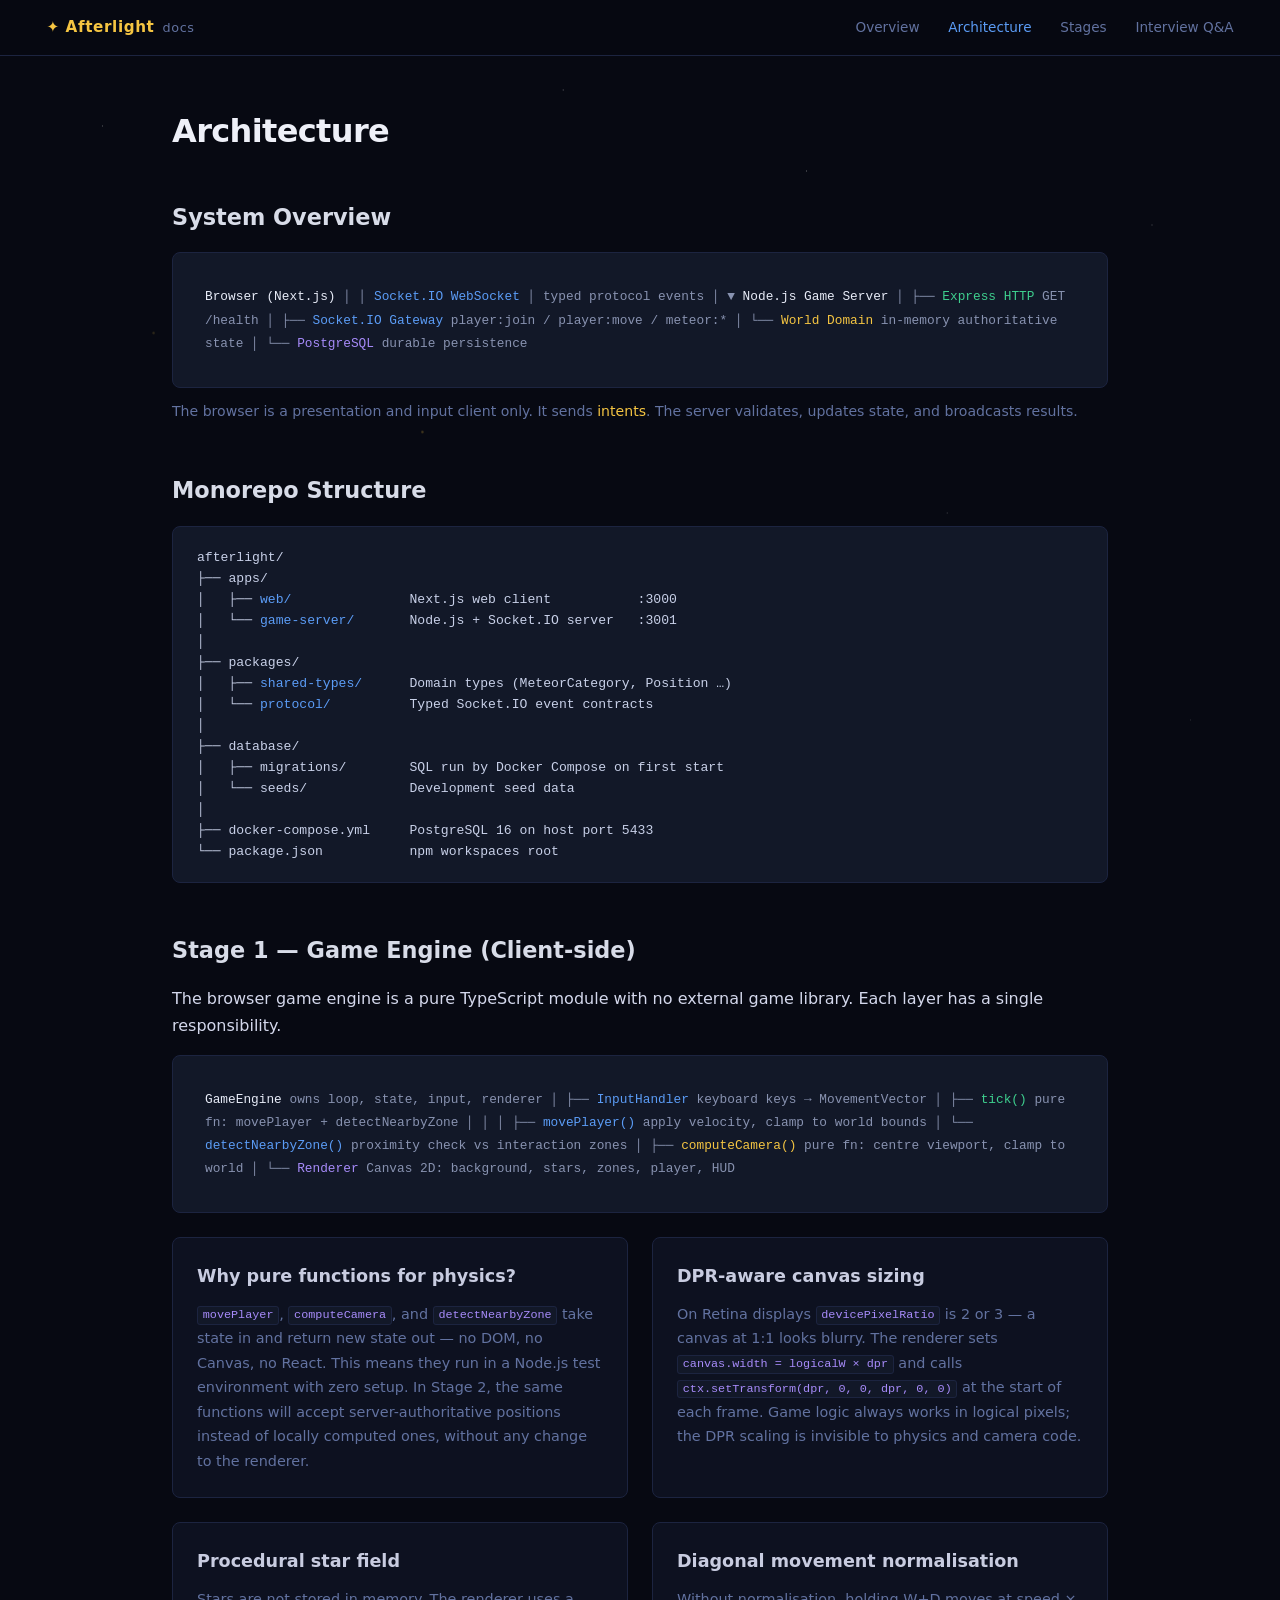
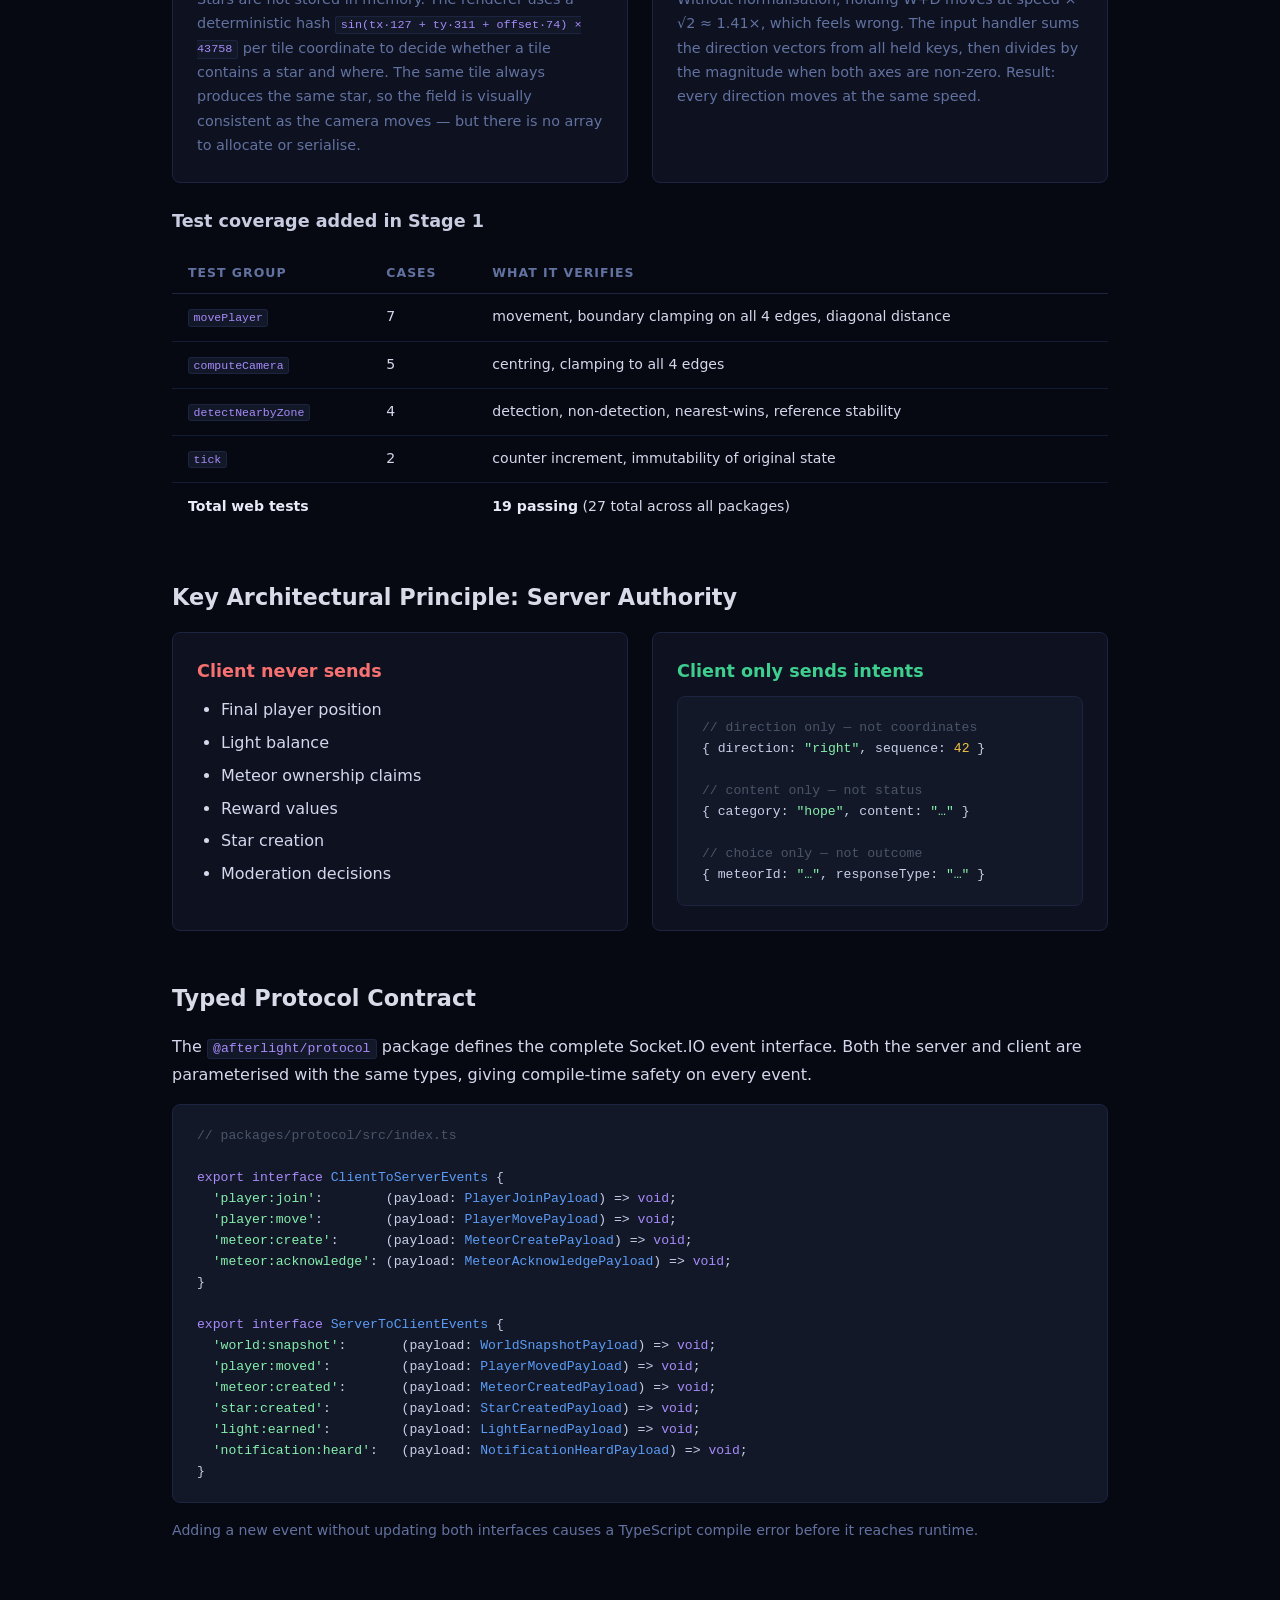
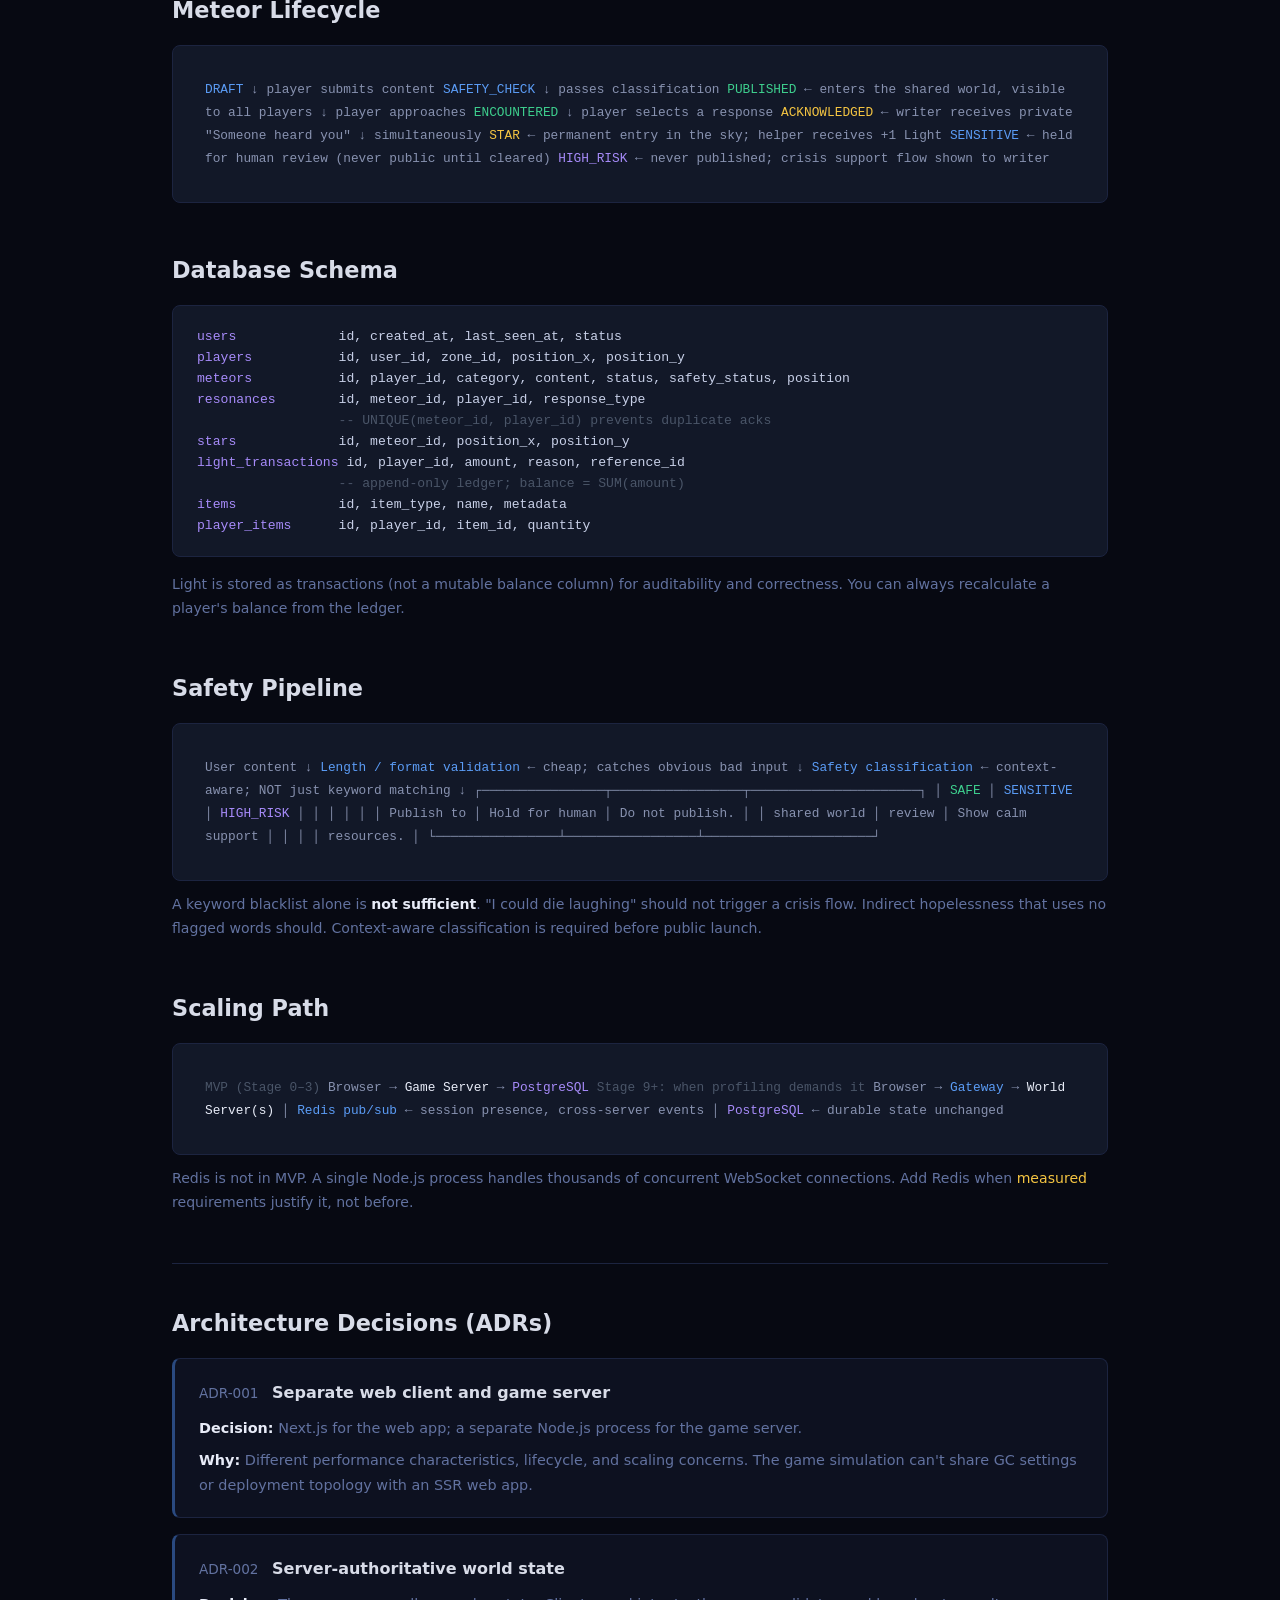
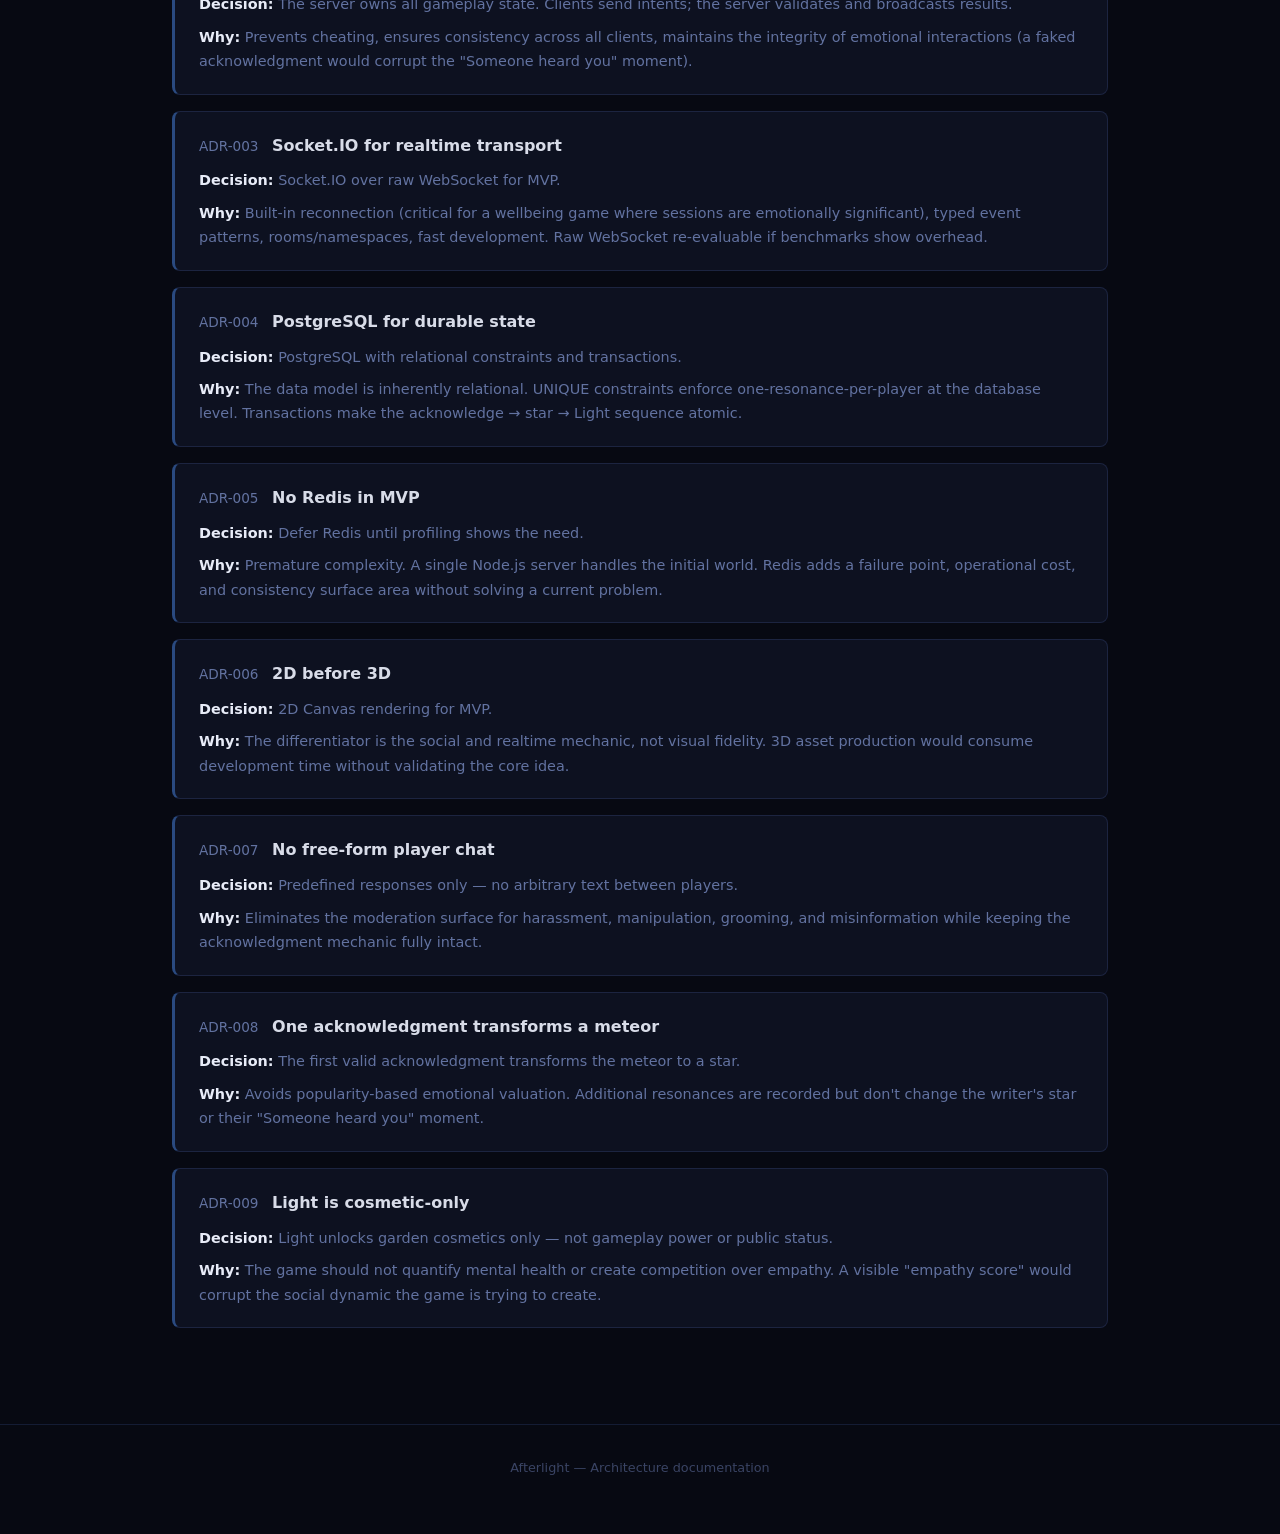
==== architecture.html @ d6224645 "docs: Afterlight documentation site — Stages 0-2 Covers architecture, development stages (0-2 comple" ====
<!DOCTYPE html>
<html lang="en">
<head>
  <meta charset="UTF-8">
  <meta name="viewport" content="width=device-width, initial-scale=1.0">
  <title>Afterlight — Architecture</title>
  <link rel="stylesheet" href="style.css">
</head>
<body>
<nav>
  <a href="index.html" class="nav-brand">✦ Afterlight <span>docs</span></a>
  <a href="index.html">Overview</a>
  <a href="architecture.html" class="active">Architecture</a>
  <a href="stages.html">Stages</a>
  <a href="interview.html">Interview Q&amp;A</a>
</nav>

<div class="page">
<div class="container">

  <h1>Architecture</h1>

  <div class="section">
    <h2>System Overview</h2>
    <div class="arch-diagram">
<span class="hl">Browser (Next.js)</span>
      │
      │  <span class="acc">Socket.IO WebSocket</span>
      │  typed protocol events
      │
      ▼
<span class="hl">Node.js Game Server</span>
      │
      ├── <span class="grn">Express HTTP</span>        GET /health
      │
      ├── <span class="acc">Socket.IO Gateway</span>   player:join / player:move / meteor:*
      │
      └── <span class="gld">World Domain</span>        in-memory authoritative state
                │
                └── <span class="pur">PostgreSQL</span>          durable persistence
    </div>
    <p style="color:var(--text-muted);font-size:.88rem;margin-top:.75rem;">
      The browser is a presentation and input client only. It sends <em>intents</em>. The server validates, updates state, and broadcasts results.
    </p>
  </div>

  <div class="section">
    <h2>Monorepo Structure</h2>
    <pre><code>afterlight/
├── apps/
│   ├── <span class="nb">web/</span>               Next.js web client           :3000
│   └── <span class="nb">game-server/</span>       Node.js + Socket.IO server   :3001
│
├── packages/
│   ├── <span class="nb">shared-types/</span>      Domain types (MeteorCategory, Position …)
│   └── <span class="nb">protocol/</span>          Typed Socket.IO event contracts
│
├── database/
│   ├── migrations/        SQL run by Docker Compose on first start
│   └── seeds/             Development seed data
│
├── docker-compose.yml     PostgreSQL 16 on host port 5433
└── package.json           npm workspaces root</code></pre>
  </div>

  <div class="section">
    <h2>Stage 1 — Game Engine (Client-side)</h2>
    <p>The browser game engine is a pure TypeScript module with no external game library. Each layer has a single responsibility.</p>
    <div class="arch-diagram">
<span class="hl">GameEngine</span>               owns loop, state, input, renderer
     │
     ├── <span class="acc">InputHandler</span>          keyboard keys → MovementVector
     │
     ├── <span class="grn">tick()</span>                pure fn: movePlayer + detectNearbyZone
     │     │
     │     ├── <span class="nb">movePlayer()</span>       apply velocity, clamp to world bounds
     │     └── <span class="nb">detectNearbyZone()</span> proximity check vs interaction zones
     │
     ├── <span class="gld">computeCamera()</span>        pure fn: centre viewport, clamp to world
     │
     └── <span class="pur">Renderer</span>              Canvas 2D: background, stars, zones, player, HUD
    </div>
    <div class="two-col" style="margin-top:1.5rem">
      <div class="card">
        <h3>Why pure functions for physics?</h3>
        <p style="font-size:.9rem;color:var(--text-muted)">
          <code>movePlayer</code>, <code>computeCamera</code>, and <code>detectNearbyZone</code> take state in and return new state out — no DOM, no Canvas, no React. This means they run in a Node.js test environment with zero setup. In Stage 2, the same functions will accept server-authoritative positions instead of locally computed ones, without any change to the renderer.
        </p>
      </div>
      <div class="card">
        <h3>DPR-aware canvas sizing</h3>
        <p style="font-size:.9rem;color:var(--text-muted)">
          On Retina displays <code>devicePixelRatio</code> is 2 or 3 — a canvas at 1:1 looks blurry. The renderer sets <code>canvas.width = logicalW × dpr</code> and calls <code>ctx.setTransform(dpr, 0, 0, dpr, 0, 0)</code> at the start of each frame. Game logic always works in logical pixels; the DPR scaling is invisible to physics and camera code.
        </p>
      </div>
      <div class="card">
        <h3>Procedural star field</h3>
        <p style="font-size:.9rem;color:var(--text-muted)">
          Stars are not stored in memory. The renderer uses a deterministic hash <code>sin(tx·127 + ty·311 + offset·74) × 43758</code> per tile coordinate to decide whether a tile contains a star and where. The same tile always produces the same star, so the field is visually consistent as the camera moves — but there is no array to allocate or serialise.
        </p>
      </div>
      <div class="card">
        <h3>Diagonal movement normalisation</h3>
        <p style="font-size:.9rem;color:var(--text-muted)">
          Without normalisation, holding W+D moves at speed × √2 ≈ 1.41×, which feels wrong. The input handler sums the direction vectors from all held keys, then divides by the magnitude when both axes are non-zero. Result: every direction moves at the same speed.
        </p>
      </div>
    </div>
    <h3 style="margin-top:1.5rem">Test coverage added in Stage 1</h3>
    <table>
      <thead><tr><th>Test group</th><th>Cases</th><th>What it verifies</th></tr></thead>
      <tbody>
        <tr><td><code>movePlayer</code></td><td>7</td><td>movement, boundary clamping on all 4 edges, diagonal distance</td></tr>
        <tr><td><code>computeCamera</code></td><td>5</td><td>centring, clamping to all 4 edges</td></tr>
        <tr><td><code>detectNearbyZone</code></td><td>4</td><td>detection, non-detection, nearest-wins, reference stability</td></tr>
        <tr><td><code>tick</code></td><td>2</td><td>counter increment, immutability of original state</td></tr>
        <tr><td colspan="2"><strong>Total web tests</strong></td><td><strong>19 passing</strong> (27 total across all packages)</td></tr>
      </tbody>
    </table>
  </div>

  <div class="section">
    <h2>Key Architectural Principle: Server Authority</h2>
    <div class="two-col">
      <div class="card">
        <h3 style="color:var(--red)">Client never sends</h3>
        <ul>
          <li>Final player position</li>
          <li>Light balance</li>
          <li>Meteor ownership claims</li>
          <li>Reward values</li>
          <li>Star creation</li>
          <li>Moderation decisions</li>
        </ul>
      </div>
      <div class="card">
        <h3 style="color:var(--green)">Client only sends intents</h3>
        <pre style="margin:0"><code><span class="cm">// direction only — not coordinates</span>
{ direction: <span class="st">"right"</span>, sequence: <span class="nu">42</span> }

<span class="cm">// content only — not status</span>
{ category: <span class="st">"hope"</span>, content: <span class="st">"…"</span> }

<span class="cm">// choice only — not outcome</span>
{ meteorId: <span class="st">"…"</span>, responseType: <span class="st">"…"</span> }</code></pre>
      </div>
    </div>
  </div>

  <div class="section">
    <h2>Typed Protocol Contract</h2>
    <p>The <code>@afterlight/protocol</code> package defines the complete Socket.IO event interface. Both the server and client are parameterised with the same types, giving compile-time safety on every event.</p>
    <pre><code><span class="cm">// packages/protocol/src/index.ts</span>

<span class="kw">export interface</span> <span class="nb">ClientToServerEvents</span> {
  <span class="st">'player:join'</span>:        (payload: <span class="nb">PlayerJoinPayload</span>) =&gt; <span class="kw">void</span>;
  <span class="st">'player:move'</span>:        (payload: <span class="nb">PlayerMovePayload</span>) =&gt; <span class="kw">void</span>;
  <span class="st">'meteor:create'</span>:      (payload: <span class="nb">MeteorCreatePayload</span>) =&gt; <span class="kw">void</span>;
  <span class="st">'meteor:acknowledge'</span>: (payload: <span class="nb">MeteorAcknowledgePayload</span>) =&gt; <span class="kw">void</span>;
}

<span class="kw">export interface</span> <span class="nb">ServerToClientEvents</span> {
  <span class="st">'world:snapshot'</span>:       (payload: <span class="nb">WorldSnapshotPayload</span>) =&gt; <span class="kw">void</span>;
  <span class="st">'player:moved'</span>:         (payload: <span class="nb">PlayerMovedPayload</span>) =&gt; <span class="kw">void</span>;
  <span class="st">'meteor:created'</span>:       (payload: <span class="nb">MeteorCreatedPayload</span>) =&gt; <span class="kw">void</span>;
  <span class="st">'star:created'</span>:         (payload: <span class="nb">StarCreatedPayload</span>) =&gt; <span class="kw">void</span>;
  <span class="st">'light:earned'</span>:         (payload: <span class="nb">LightEarnedPayload</span>) =&gt; <span class="kw">void</span>;
  <span class="st">'notification:heard'</span>:   (payload: <span class="nb">NotificationHeardPayload</span>) =&gt; <span class="kw">void</span>;
}</code></pre>
    <p style="font-size:.88rem;color:var(--text-muted)">
      Adding a new event without updating both interfaces causes a TypeScript compile error before it reaches runtime.
    </p>
  </div>

  <div class="section">
    <h2>Meteor Lifecycle</h2>
    <div class="arch-diagram">
<span class="nb">DRAFT</span>
  ↓  player submits content
<span class="nb">SAFETY_CHECK</span>
  ↓  passes classification
<span class="grn">PUBLISHED</span>       ← enters the shared world, visible to all players
  ↓  player approaches
<span class="grn">ENCOUNTERED</span>
  ↓  player selects a response
<span class="gld">ACKNOWLEDGED</span>    ← writer receives private "Someone heard you"
  ↓  simultaneously
<span class="gld">STAR</span>            ← permanent entry in the sky; helper receives +1 Light

<span class="acc">SENSITIVE</span>       ← held for human review (never public until cleared)
<span class="pur">HIGH_RISK</span>       ← never published; crisis support flow shown to writer
    </div>
  </div>

  <div class="section">
    <h2>Database Schema</h2>
    <pre><code><span class="kw">users</span>             id, created_at, last_seen_at, status
<span class="kw">players</span>           id, user_id, zone_id, position_x, position_y
<span class="kw">meteors</span>           id, player_id, category, content, status, safety_status, position
<span class="kw">resonances</span>        id, meteor_id, player_id, response_type
                  <span class="cm">-- UNIQUE(meteor_id, player_id) prevents duplicate acks</span>
<span class="kw">stars</span>             id, meteor_id, position_x, position_y
<span class="kw">light_transactions</span> id, player_id, amount, reason, reference_id
                  <span class="cm">-- append-only ledger; balance = SUM(amount)</span>
<span class="kw">items</span>             id, item_type, name, metadata
<span class="kw">player_items</span>      id, player_id, item_id, quantity</code></pre>
    <p style="font-size:.88rem;color:var(--text-muted)">
      Light is stored as transactions (not a mutable balance column) for auditability and correctness. You can always recalculate a player's balance from the ledger.
    </p>
  </div>

  <div class="section">
    <h2>Safety Pipeline</h2>
    <div class="arch-diagram">
User content
    ↓
<span class="nb">Length / format validation</span>    ← cheap; catches obvious bad input
    ↓
<span class="nb">Safety classification</span>         ← context-aware; NOT just keyword matching
    ↓
┌────────────────┬─────────────────┬──────────────────────┐
│ <span class="grn">SAFE</span>           │ <span class="acc">SENSITIVE</span>       │ <span class="pur">HIGH_RISK</span>            │
│                │                 │                      │
│ Publish to     │ Hold for human  │ Do not publish.      │
│ shared world   │ review          │ Show calm support    │
│                │                 │ resources.           │
└────────────────┴─────────────────┴──────────────────────┘
    </div>
    <p style="font-size:.88rem;color:var(--text-muted);margin-top:.75rem;">
      A keyword blacklist alone is <strong>not sufficient</strong>. "I could die laughing" should not trigger a crisis flow. Indirect hopelessness that uses no flagged words should. Context-aware classification is required before public launch.
    </p>
  </div>

  <div class="section">
    <h2>Scaling Path</h2>
    <div class="arch-diagram">
<span class="cm">MVP (Stage 0–3)</span>
Browser → <span class="hl">Game Server</span> → <span class="pur">PostgreSQL</span>

<span class="cm">Stage 9+: when profiling demands it</span>
Browser → <span class="nb">Gateway</span> → <span class="hl">World Server(s)</span>
                           │
                      <span class="acc">Redis pub/sub</span>     ← session presence, cross-server events
                           │
                      <span class="pur">PostgreSQL</span>        ← durable state unchanged
    </div>
    <p style="font-size:.88rem;color:var(--text-muted);margin-top:.75rem;">
      Redis is not in MVP. A single Node.js process handles thousands of concurrent WebSocket connections. Add Redis when <em>measured</em> requirements justify it, not before.
    </p>
  </div>

  <hr>

  <h2>Architecture Decisions (ADRs)</h2>
  <div class="adr-list">

    <div class="adr-card">
      <h3><span>ADR-001</span> Separate web client and game server</h3>
      <p><strong>Decision:</strong> Next.js for the web app; a separate Node.js process for the game server.</p>
      <p><strong>Why:</strong> Different performance characteristics, lifecycle, and scaling concerns. The game simulation can't share GC settings or deployment topology with an SSR web app.</p>
    </div>

    <div class="adr-card">
      <h3><span>ADR-002</span> Server-authoritative world state</h3>
      <p><strong>Decision:</strong> The server owns all gameplay state. Clients send intents; the server validates and broadcasts results.</p>
      <p><strong>Why:</strong> Prevents cheating, ensures consistency across all clients, maintains the integrity of emotional interactions (a faked acknowledgment would corrupt the "Someone heard you" moment).</p>
    </div>

    <div class="adr-card">
      <h3><span>ADR-003</span> Socket.IO for realtime transport</h3>
      <p><strong>Decision:</strong> Socket.IO over raw WebSocket for MVP.</p>
      <p><strong>Why:</strong> Built-in reconnection (critical for a wellbeing game where sessions are emotionally significant), typed event patterns, rooms/namespaces, fast development. Raw WebSocket re-evaluable if benchmarks show overhead.</p>
    </div>

    <div class="adr-card">
      <h3><span>ADR-004</span> PostgreSQL for durable state</h3>
      <p><strong>Decision:</strong> PostgreSQL with relational constraints and transactions.</p>
      <p><strong>Why:</strong> The data model is inherently relational. UNIQUE constraints enforce one-resonance-per-player at the database level. Transactions make the acknowledge → star → Light sequence atomic.</p>
    </div>

    <div class="adr-card">
      <h3><span>ADR-005</span> No Redis in MVP</h3>
      <p><strong>Decision:</strong> Defer Redis until profiling shows the need.</p>
      <p><strong>Why:</strong> Premature complexity. A single Node.js server handles the initial world. Redis adds a failure point, operational cost, and consistency surface area without solving a current problem.</p>
    </div>

    <div class="adr-card">
      <h3><span>ADR-006</span> 2D before 3D</h3>
      <p><strong>Decision:</strong> 2D Canvas rendering for MVP.</p>
      <p><strong>Why:</strong> The differentiator is the social and realtime mechanic, not visual fidelity. 3D asset production would consume development time without validating the core idea.</p>
    </div>

    <div class="adr-card">
      <h3><span>ADR-007</span> No free-form player chat</h3>
      <p><strong>Decision:</strong> Predefined responses only — no arbitrary text between players.</p>
      <p><strong>Why:</strong> Eliminates the moderation surface for harassment, manipulation, grooming, and misinformation while keeping the acknowledgment mechanic fully intact.</p>
    </div>

    <div class="adr-card">
      <h3><span>ADR-008</span> One acknowledgment transforms a meteor</h3>
      <p><strong>Decision:</strong> The first valid acknowledgment transforms the meteor to a star.</p>
      <p><strong>Why:</strong> Avoids popularity-based emotional valuation. Additional resonances are recorded but don't change the writer's star or their "Someone heard you" moment.</p>
    </div>

    <div class="adr-card">
      <h3><span>ADR-009</span> Light is cosmetic-only</h3>
      <p><strong>Decision:</strong> Light unlocks garden cosmetics only — not gameplay power or public status.</p>
      <p><strong>Why:</strong> The game should not quantify mental health or create competition over empathy. A visible "empathy score" would corrupt the social dynamic the game is trying to create.</p>
    </div>

  </div>

</div>
</div>

<footer>
  Afterlight &mdash; Architecture documentation
</footer>
</body>
</html>
---- style.css ----
/* ── Afterlight Docs Design System ───────────────────────────────────────── */

:root {
  --bg:           #07091200;
  --bg-page:      #070912;
  --bg-surface:   #0d1120;
  --bg-elevated:  #121828;
  --border:       #1c2440;
  --border-soft:  #141c34;

  --text:         #d4d8ec;
  --text-muted:   #6272a0;
  --text-faint:   #3a4464;

  --gold:         #f5c542;
  --gold-dim:     #a07c20;
  --blue:         #5b9cf6;
  --blue-dim:     #2a4a80;
  --green:        #3ecf8e;
  --green-dim:    #1a5c40;
  --orange:       #f59e0b;
  --orange-dim:   #6b4205;
  --purple:       #a78bfa;
  --red:          #f87171;

  --radius:       8px;
  --radius-sm:    4px;
  --shadow:       0 2px 16px rgba(0,0,0,0.4);
  --font-mono:    'SF Mono','Cascadia Code','Fira Mono',Consolas,monospace;
}

*, *::before, *::after { box-sizing: border-box; margin: 0; padding: 0; }

html { font-size: 16px; scroll-behavior: smooth; }

body {
  font-family: -apple-system, BlinkMacSystemFont, 'Segoe UI', system-ui, sans-serif;
  background-color: var(--bg-page);
  color: var(--text);
  line-height: 1.7;
  min-height: 100vh;
}

/* starfield */
body::before {
  content: '';
  position: fixed;
  inset: 0;
  background-image:
    radial-gradient(1px 1px at 8%   14%, rgba(255,255,255,.35) 0%, transparent 100%),
    radial-gradient(1px 1px at 22%  73%, rgba(255,255,255,.20) 0%, transparent 100%),
    radial-gradient(1px 1px at 37%  32%, rgba(255,255,255,.30) 0%, transparent 100%),
    radial-gradient(1px 1px at 51%  88%, rgba(255,255,255,.18) 0%, transparent 100%),
    radial-gradient(1px 1px at 63%  19%, rgba(255,255,255,.40) 0%, transparent 100%),
    radial-gradient(1px 1px at 74%  57%, rgba(255,255,255,.22) 0%, transparent 100%),
    radial-gradient(1px 1px at 86%  41%, rgba(255,255,255,.28) 0%, transparent 100%),
    radial-gradient(1px 1px at 93%  80%, rgba(255,255,255,.15) 0%, transparent 100%),
    radial-gradient(1px 1px at 15%  55%, rgba(255,255,255,.25) 0%, transparent 100%),
    radial-gradient(1px 1px at 44%  10%, rgba(255,255,255,.33) 0%, transparent 100%),
    radial-gradient(1px 1px at 78%   4%, rgba(255,255,255,.20) 0%, transparent 100%),
    radial-gradient(1px 1px at 56%  67%, rgba(255,255,255,.38) 0%, transparent 100%),
    radial-gradient(1px 1px at 28%  91%, rgba(255,255,255,.17) 0%, transparent 100%),
    radial-gradient(1px 1px at 90%  25%, rgba(255,255,255,.26) 0%, transparent 100%),
    radial-gradient(2px 2px at 33%  48%, rgba(245,197,66,.30) 0%, transparent 100%),
    radial-gradient(2px 2px at 67%  85%, rgba(91,156,246,.25) 0%, transparent 100%),
    radial-gradient(2px 2px at 12%  37%, rgba(245,197,66,.20) 0%, transparent 100%);
  pointer-events: none;
  z-index: 0;
}

/* ── Navigation ─────────────────────────────────────────────────────────── */

nav {
  position: sticky;
  top: 0;
  z-index: 100;
  background: rgba(7,9,18,.92);
  backdrop-filter: blur(12px);
  border-bottom: 1px solid var(--border);
  padding: 0 2rem;
  display: flex;
  align-items: center;
  gap: 0;
  height: 56px;
}

.nav-brand {
  font-size: .95rem;
  font-weight: 700;
  color: var(--gold);
  text-decoration: none;
  letter-spacing: .04em;
  margin-right: auto;
  display: flex;
  align-items: center;
  gap: .5rem;
}

.nav-brand span { color: var(--text-muted); font-weight: 400; font-size: .8rem; }

nav a {
  color: var(--text-muted);
  text-decoration: none;
  font-size: .85rem;
  padding: .4rem .9rem;
  border-radius: var(--radius-sm);
  transition: color .15s, background .15s;
}
nav a:hover { color: var(--text); background: var(--bg-elevated); }
nav a.active { color: var(--blue); }

/* ── Layout ─────────────────────────────────────────────────────────────── */

.page { position: relative; z-index: 1; }

.container {
  max-width: 1000px;
  margin: 0 auto;
  padding: 3rem 2rem 6rem;
}

.container-wide {
  max-width: 1200px;
  margin: 0 auto;
  padding: 3rem 2rem 6rem;
}

.two-col {
  display: grid;
  grid-template-columns: 1fr 1fr;
  gap: 1.5rem;
}

.three-col {
  display: grid;
  grid-template-columns: repeat(3, 1fr);
  gap: 1.5rem;
}

@media (max-width: 720px) {
  .two-col, .three-col { grid-template-columns: 1fr; }
  nav { padding: 0 1rem; }
  .container, .container-wide { padding: 2rem 1.2rem 4rem; }
}

/* ── Typography ─────────────────────────────────────────────────────────── */

.hero {
  text-align: center;
  padding: 4rem 0 3rem;
  border-bottom: 1px solid var(--border-soft);
  margin-bottom: 3rem;
}

.hero-tag {
  display: inline-block;
  font-size: .75rem;
  font-weight: 600;
  letter-spacing: .12em;
  text-transform: uppercase;
  color: var(--gold);
  background: rgba(245,197,66,.08);
  border: 1px solid rgba(245,197,66,.2);
  border-radius: 20px;
  padding: .3rem .9rem;
  margin-bottom: 1.5rem;
}

.hero h1 {
  font-size: 2.8rem;
  font-weight: 700;
  line-height: 1.2;
  color: #eef0f8;
  margin-bottom: .8rem;
  letter-spacing: -.02em;
}

.hero .subtitle {
  font-size: 1.15rem;
  color: var(--text-muted);
  max-width: 560px;
  margin: 0 auto 2rem;
  line-height: 1.6;
}

h1 { font-size: 2rem; font-weight: 700; color: #eef0f8; margin-bottom: 1.5rem; letter-spacing: -.02em; }
h2 { font-size: 1.4rem; font-weight: 600; color: #d8dce8; margin: 2.5rem 0 1rem; }
h3 { font-size: 1.1rem; font-weight: 600; color: #c8cce0; margin: 1.5rem 0 .6rem; }
h4 { font-size: .95rem; font-weight: 600; color: var(--text-muted); text-transform: uppercase; letter-spacing: .08em; margin: 1rem 0 .4rem; }

p { margin-bottom: 1rem; }
p:last-child { margin-bottom: 0; }

a { color: var(--blue); text-decoration: none; }
a:hover { text-decoration: underline; }

strong { color: #e8ecf8; font-weight: 600; }
em { color: var(--gold); font-style: normal; }

ul, ol { margin: .5rem 0 1rem 1.5rem; }
li { margin-bottom: .35rem; }

hr { border: none; border-top: 1px solid var(--border); margin: 2.5rem 0; }

/* ── Cards ──────────────────────────────────────────────────────────────── */

.card {
  background: var(--bg-surface);
  border: 1px solid var(--border);
  border-radius: var(--radius);
  padding: 1.5rem;
}

.card-header {
  display: flex;
  align-items: center;
  gap: .75rem;
  margin-bottom: 1rem;
}

.card h3 { margin-top: 0; }

.section { margin-bottom: 3rem; }

/* ── Code ───────────────────────────────────────────────────────────────── */

code {
  font-family: var(--font-mono);
  font-size: .82em;
  background: var(--bg-elevated);
  border: 1px solid var(--border);
  border-radius: 3px;
  padding: .1em .4em;
  color: var(--purple);
}

pre {
  font-family: var(--font-mono);
  font-size: .82rem;
  background: var(--bg-elevated);
  border: 1px solid var(--border);
  border-radius: var(--radius);
  padding: 1.25rem 1.5rem;
  overflow-x: auto;
  line-height: 1.6;
  color: #c8d0e8;
  margin: 1rem 0;
}

pre code {
  background: none;
  border: none;
  padding: 0;
  font-size: inherit;
  color: inherit;
}

.kw  { color: #a78bfa; }  /* keyword / type */
.st  { color: #86efac; }  /* string */
.cm  { color: #4a5568; }  /* comment */
.nb  { color: #5b9cf6; }  /* name/identifier */
.nu  { color: #f5c542; }  /* number */
.op  { color: #94a3b8; }  /* operator */

/* ── Badges ─────────────────────────────────────────────────────────────── */

.badge {
  display: inline-flex;
  align-items: center;
  gap: .35rem;
  font-size: .72rem;
  font-weight: 600;
  letter-spacing: .06em;
  text-transform: uppercase;
  padding: .25rem .7rem;
  border-radius: 20px;
}

.badge-complete  { background: rgba(62,207,142,.12); color: var(--green); border: 1px solid rgba(62,207,142,.25); }
.badge-next      { background: rgba(91,156,246,.12); color: var(--blue);  border: 1px solid rgba(91,156,246,.25); }
.badge-planned   { background: rgba(98,113,155,.10); color: var(--text-muted); border: 1px solid var(--border); }
.badge-safety    { background: rgba(248,113,113,.10); color: var(--red);  border: 1px solid rgba(248,113,113,.2); }

/* ── Stage Timeline ─────────────────────────────────────────────────────── */

.stage-list { display: flex; flex-direction: column; gap: 0; }

.stage-item {
  display: grid;
  grid-template-columns: 48px 1fr;
  gap: 0 1.25rem;
  position: relative;
}

.stage-item:not(:last-child) .stage-line { display: block; }

.stage-dot-wrap {
  display: flex;
  flex-direction: column;
  align-items: center;
  gap: 0;
}

.stage-dot {
  width: 36px;
  height: 36px;
  border-radius: 50%;
  display: flex;
  align-items: center;
  justify-content: center;
  font-size: .8rem;
  font-weight: 700;
  flex-shrink: 0;
  z-index: 1;
}

.stage-dot.complete  { background: rgba(62,207,142,.15); color: var(--green); border: 2px solid var(--green); }
.stage-dot.next      { background: rgba(91,156,246,.12); color: var(--blue);  border: 2px solid var(--blue); }
.stage-dot.planned   { background: var(--bg-elevated); color: var(--text-faint); border: 2px solid var(--border); }

.stage-line {
  display: none;
  width: 2px;
  flex: 1;
  background: var(--border);
  min-height: 1.5rem;
}

.stage-body {
  padding-bottom: 2rem;
}

.stage-body h3 { margin-top: .4rem; margin-bottom: .3rem; }
.stage-body p  { color: var(--text-muted); font-size: .9rem; }

/* ── Core Loop ──────────────────────────────────────────────────────────── */

.loop-row {
  display: flex;
  align-items: center;
  justify-content: center;
  flex-wrap: wrap;
  gap: .5rem;
  margin: 2rem 0;
}

.loop-step {
  background: var(--bg-elevated);
  border: 1px solid var(--border);
  border-radius: 20px;
  padding: .5rem 1.2rem;
  font-size: .9rem;
  font-weight: 500;
  color: var(--text);
}

.loop-arrow { color: var(--text-faint); font-size: 1.1rem; }

/* ── Architecture Diagram ───────────────────────────────────────────────── */

.arch-diagram {
  background: var(--bg-elevated);
  border: 1px solid var(--border);
  border-radius: var(--radius);
  padding: 2rem;
  font-family: var(--font-mono);
  font-size: .8rem;
  line-height: 1.8;
  color: #8892b0;
  overflow-x: auto;
}

.arch-diagram .hl  { color: #e8ecf8; }
.arch-diagram .acc { color: var(--blue); }
.arch-diagram .grn { color: var(--green); }
.arch-diagram .gld { color: var(--gold); }
.arch-diagram .pur { color: var(--purple); }

/* ── Q&A Accordion ──────────────────────────────────────────────────────── */

.qa-section { margin-bottom: 3rem; }

.qa-section h2 {
  display: flex;
  align-items: center;
  gap: .75rem;
  font-size: 1.1rem;
  color: var(--text-muted);
  text-transform: uppercase;
  letter-spacing: .1em;
  margin-bottom: 1rem;
}

.qa-section h2 .qa-icon {
  width: 28px;
  height: 28px;
  border-radius: 50%;
  display: flex;
  align-items: center;
  justify-content: center;
  font-size: .8rem;
}

details {
  background: var(--bg-surface);
  border: 1px solid var(--border);
  border-radius: var(--radius);
  margin-bottom: .75rem;
  overflow: hidden;
}

details[open] { border-color: var(--blue-dim); }

summary {
  padding: 1rem 1.25rem;
  cursor: pointer;
  font-weight: 500;
  font-size: .95rem;
  color: #c8d0e8;
  display: flex;
  align-items: flex-start;
  gap: .75rem;
  list-style: none;
  user-select: none;
  transition: background .15s;
}

summary::-webkit-details-marker { display: none; }
summary:hover { background: var(--bg-elevated); }

summary::before {
  content: '›';
  color: var(--text-muted);
  font-size: 1.1rem;
  line-height: 1.2;
  transition: transform .2s;
  flex-shrink: 0;
}

details[open] summary::before { transform: rotate(90deg); color: var(--blue); }
details[open] summary { color: #e8ecf8; }

.qa-answer {
  padding: 0 1.25rem 1.25rem 2.75rem;
  font-size: .93rem;
  line-height: 1.75;
  color: var(--text-muted);
  border-top: 1px solid var(--border-soft);
  padding-top: 1rem;
}

.qa-answer p { margin-bottom: .85rem; }
.qa-answer p:last-child { margin-bottom: 0; }
.qa-answer strong { color: var(--text); }
.qa-answer ul { margin: .5rem 0 .85rem 1.25rem; }
.qa-answer li { margin-bottom: .4rem; }

/* ── ADR List ───────────────────────────────────────────────────────────── */

.adr-list { display: flex; flex-direction: column; gap: 1rem; }

.adr-card {
  background: var(--bg-surface);
  border: 1px solid var(--border);
  border-radius: var(--radius);
  padding: 1.25rem 1.5rem;
  border-left: 3px solid var(--blue-dim);
}

.adr-card h3 { margin-top: 0; font-size: 1rem; color: #d8dce8; }
.adr-card h3 span { color: var(--text-muted); font-weight: 400; font-size: .85rem; margin-right: .5rem; }
.adr-card p { font-size: .9rem; color: var(--text-muted); margin-bottom: .5rem; }
.adr-card p:last-child { margin-bottom: 0; }

/* ── Principle Cards ────────────────────────────────────────────────────── */

.principle {
  background: var(--bg-surface);
  border: 1px solid var(--border);
  border-radius: var(--radius);
  padding: 1.25rem;
  font-size: .9rem;
  color: var(--text-muted);
  line-height: 1.6;
  position: relative;
  padding-left: 1rem;
  border-left: 3px solid var(--border);
}

.principle strong { display: block; color: var(--text); margin-bottom: .3rem; font-size: .95rem; }

/* ── Table ──────────────────────────────────────────────────────────────── */

table { width: 100%; border-collapse: collapse; font-size: .88rem; margin: 1rem 0; }
th { text-align: left; color: var(--text-muted); font-size: .78rem; text-transform: uppercase; letter-spacing: .08em; padding: .6rem 1rem; border-bottom: 1px solid var(--border); }
td { padding: .7rem 1rem; border-bottom: 1px solid var(--border-soft); color: var(--text); vertical-align: top; }
tr:last-child td { border-bottom: none; }
tr:hover td { background: rgba(255,255,255,.02); }

/* ── Footer ─────────────────────────────────────────────────────────────── */

footer {
  position: relative;
  z-index: 1;
  text-align: center;
  padding: 2rem;
  border-top: 1px solid var(--border-soft);
  color: var(--text-faint);
  font-size: .8rem;
}

/* ── Scrollbar ──────────────────────────────────────────────────────────── */

::-webkit-scrollbar { width: 6px; height: 6px; }
::-webkit-scrollbar-track { background: var(--bg-page); }
::-webkit-scrollbar-thumb { background: var(--border); border-radius: 3px; }
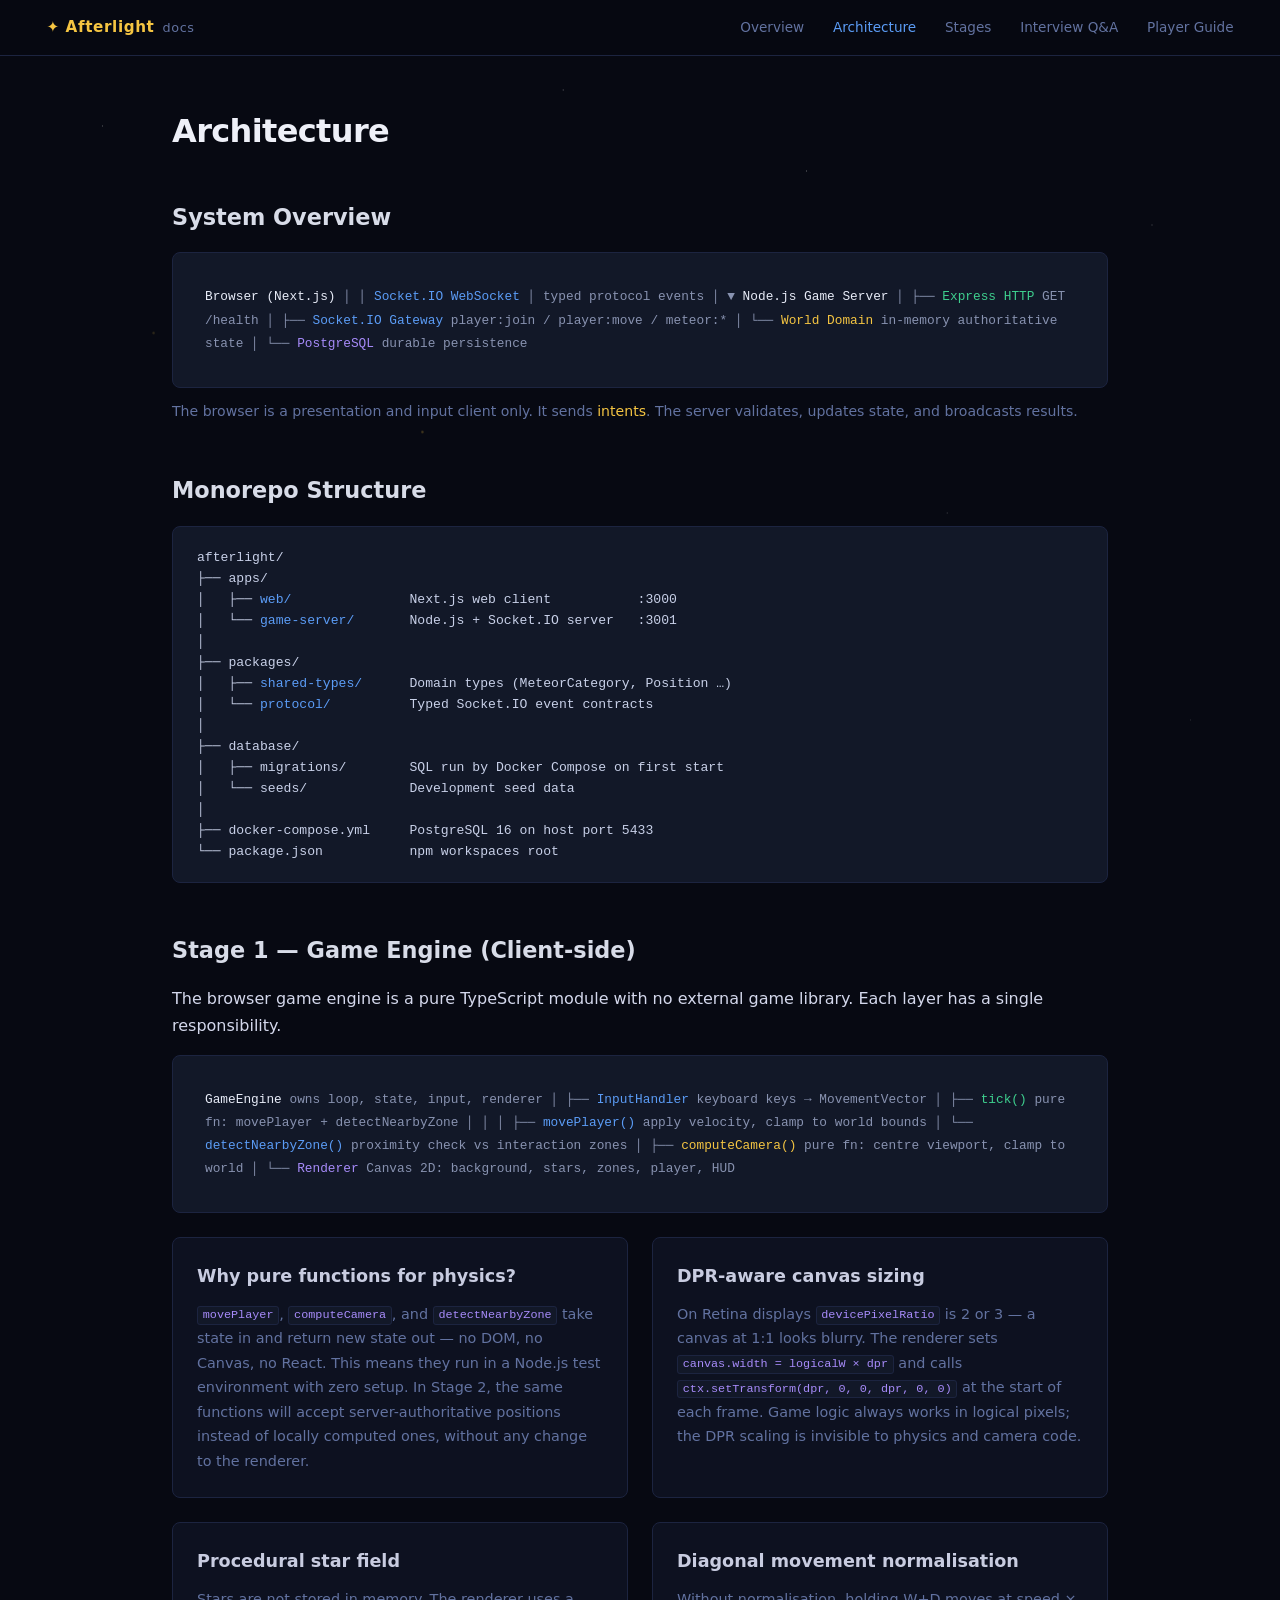
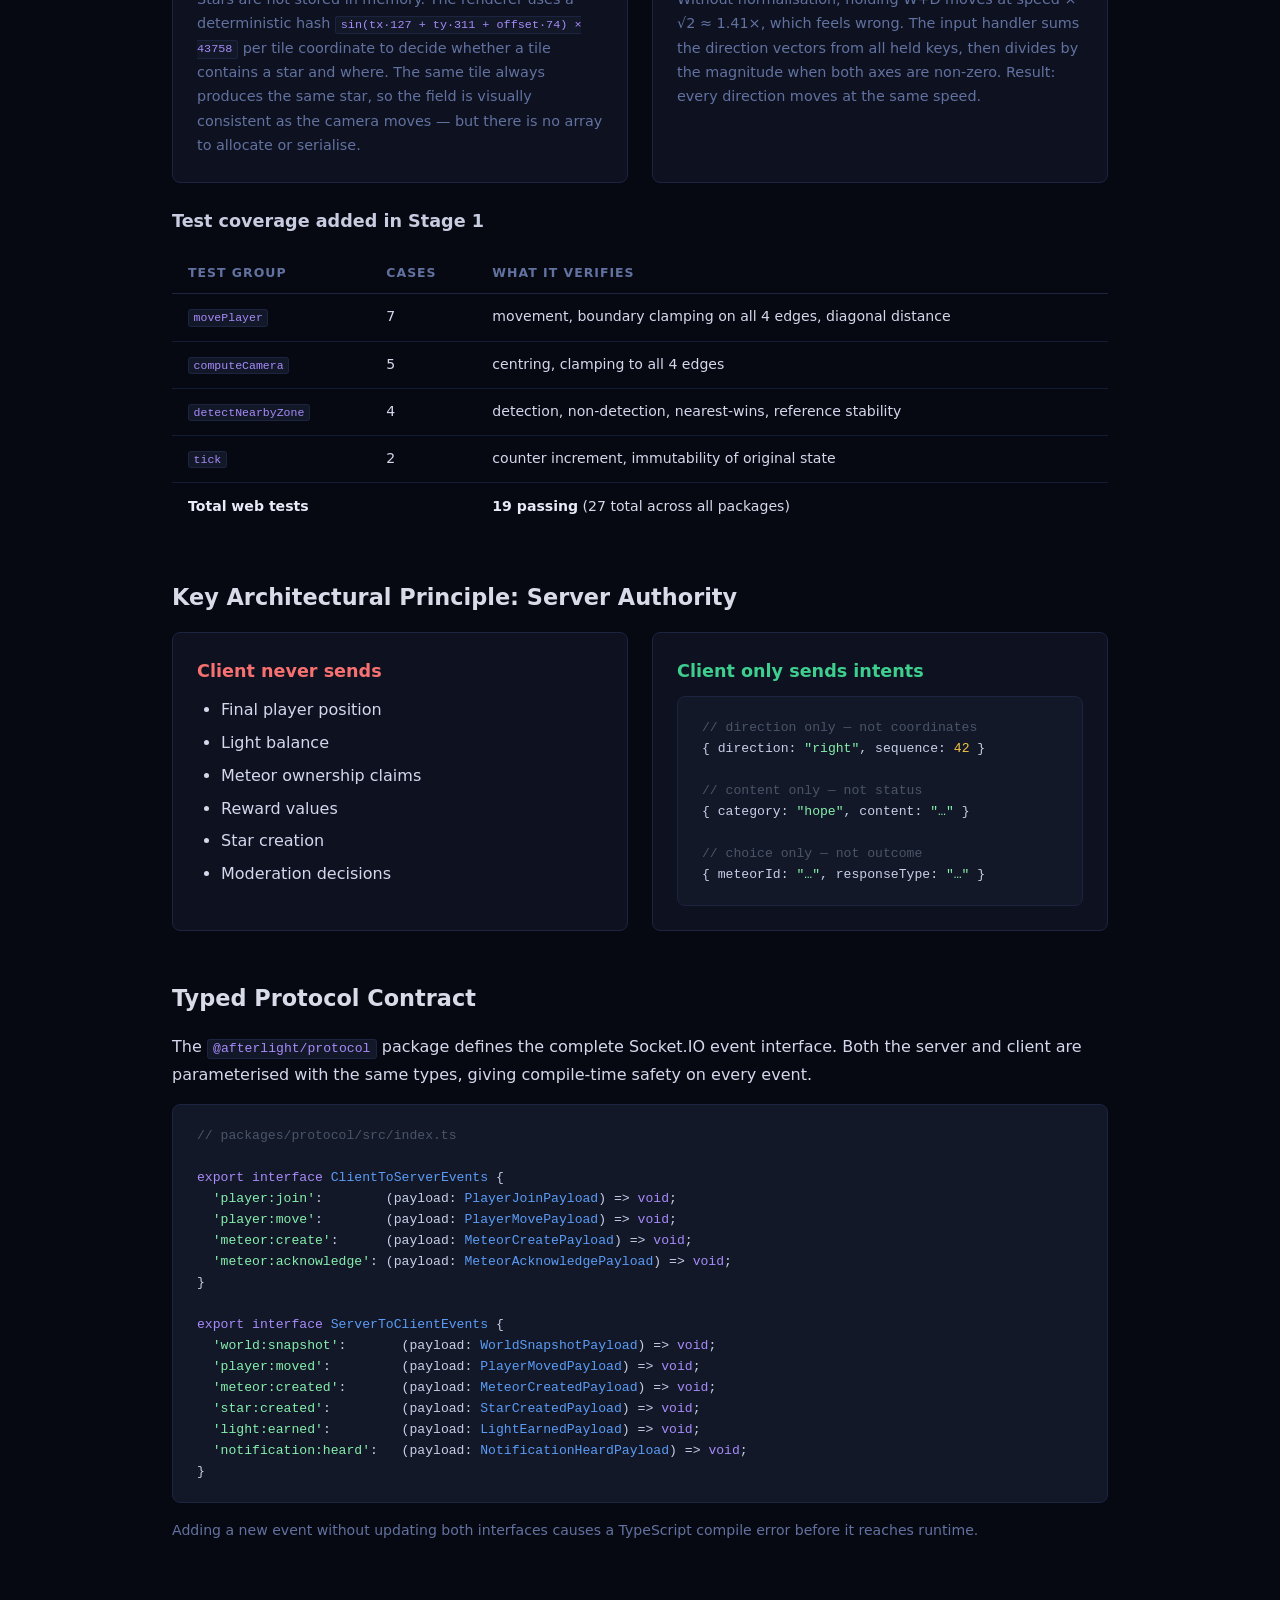
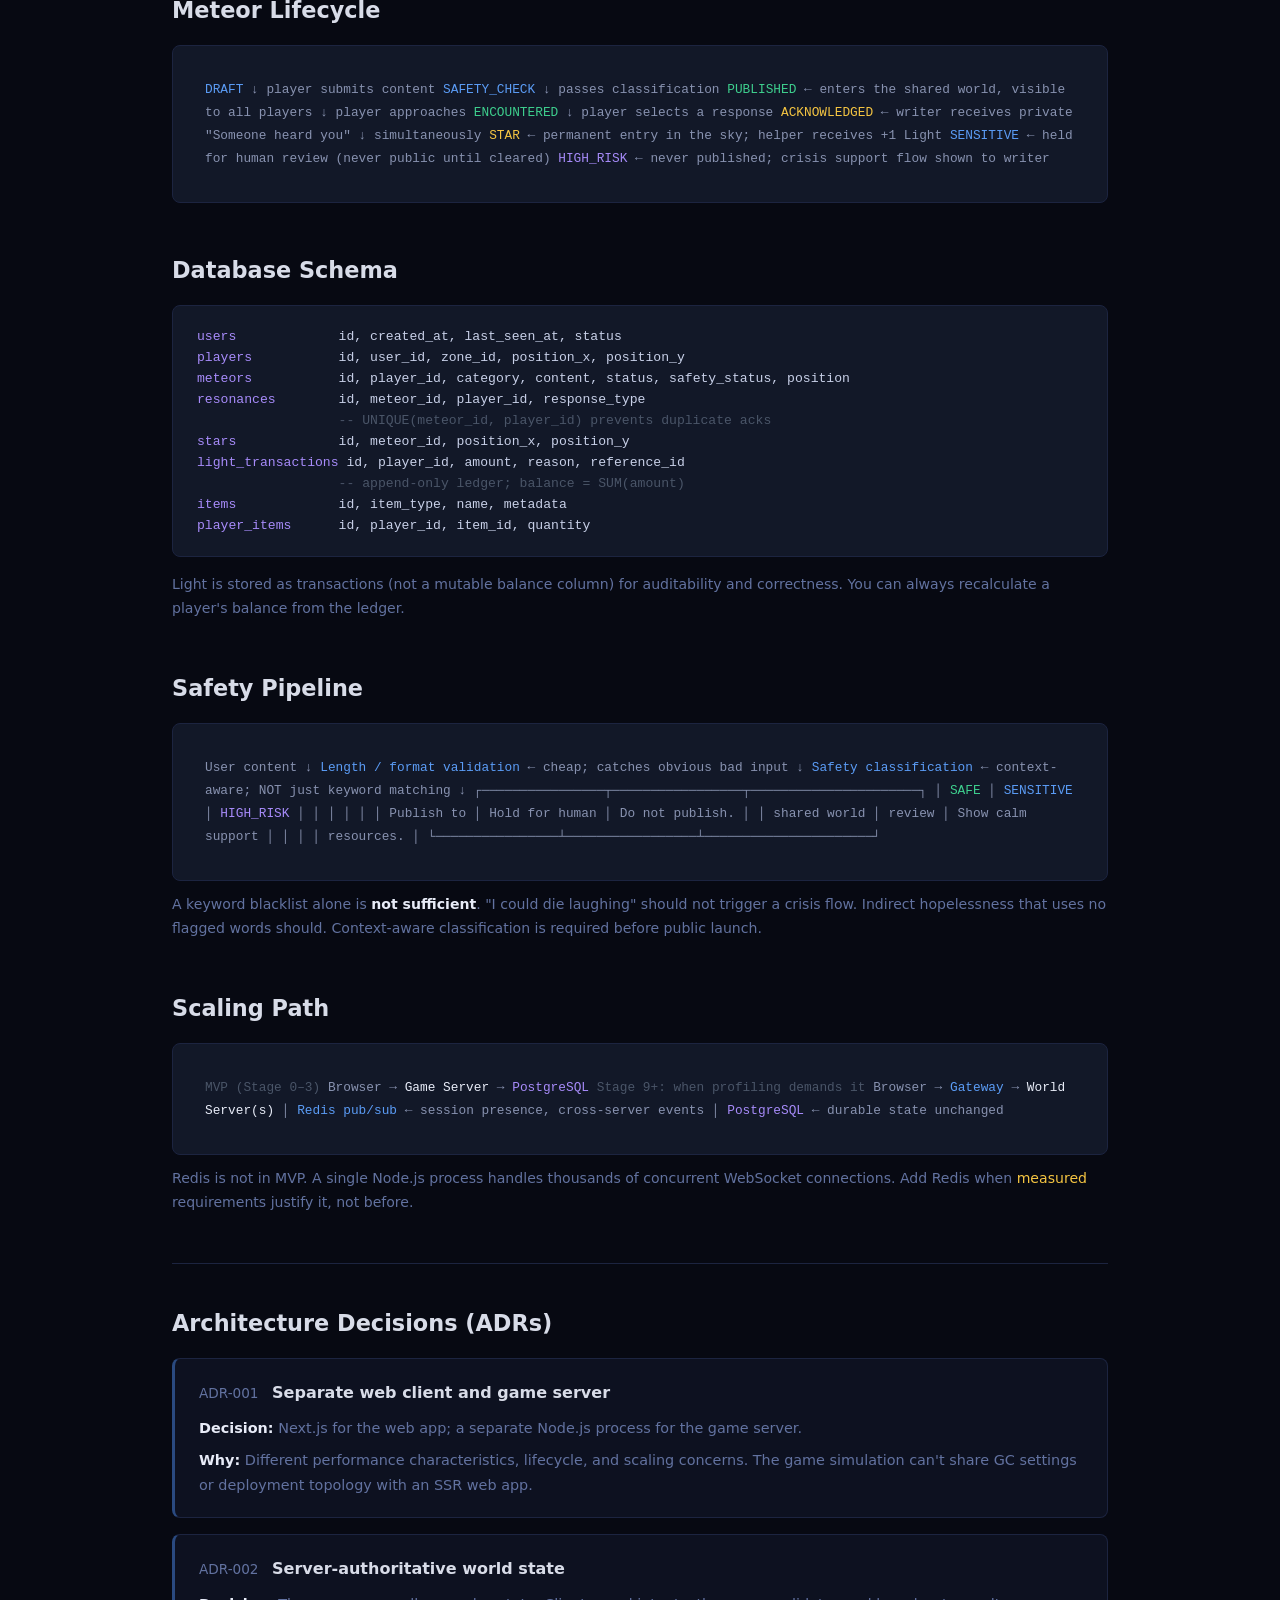
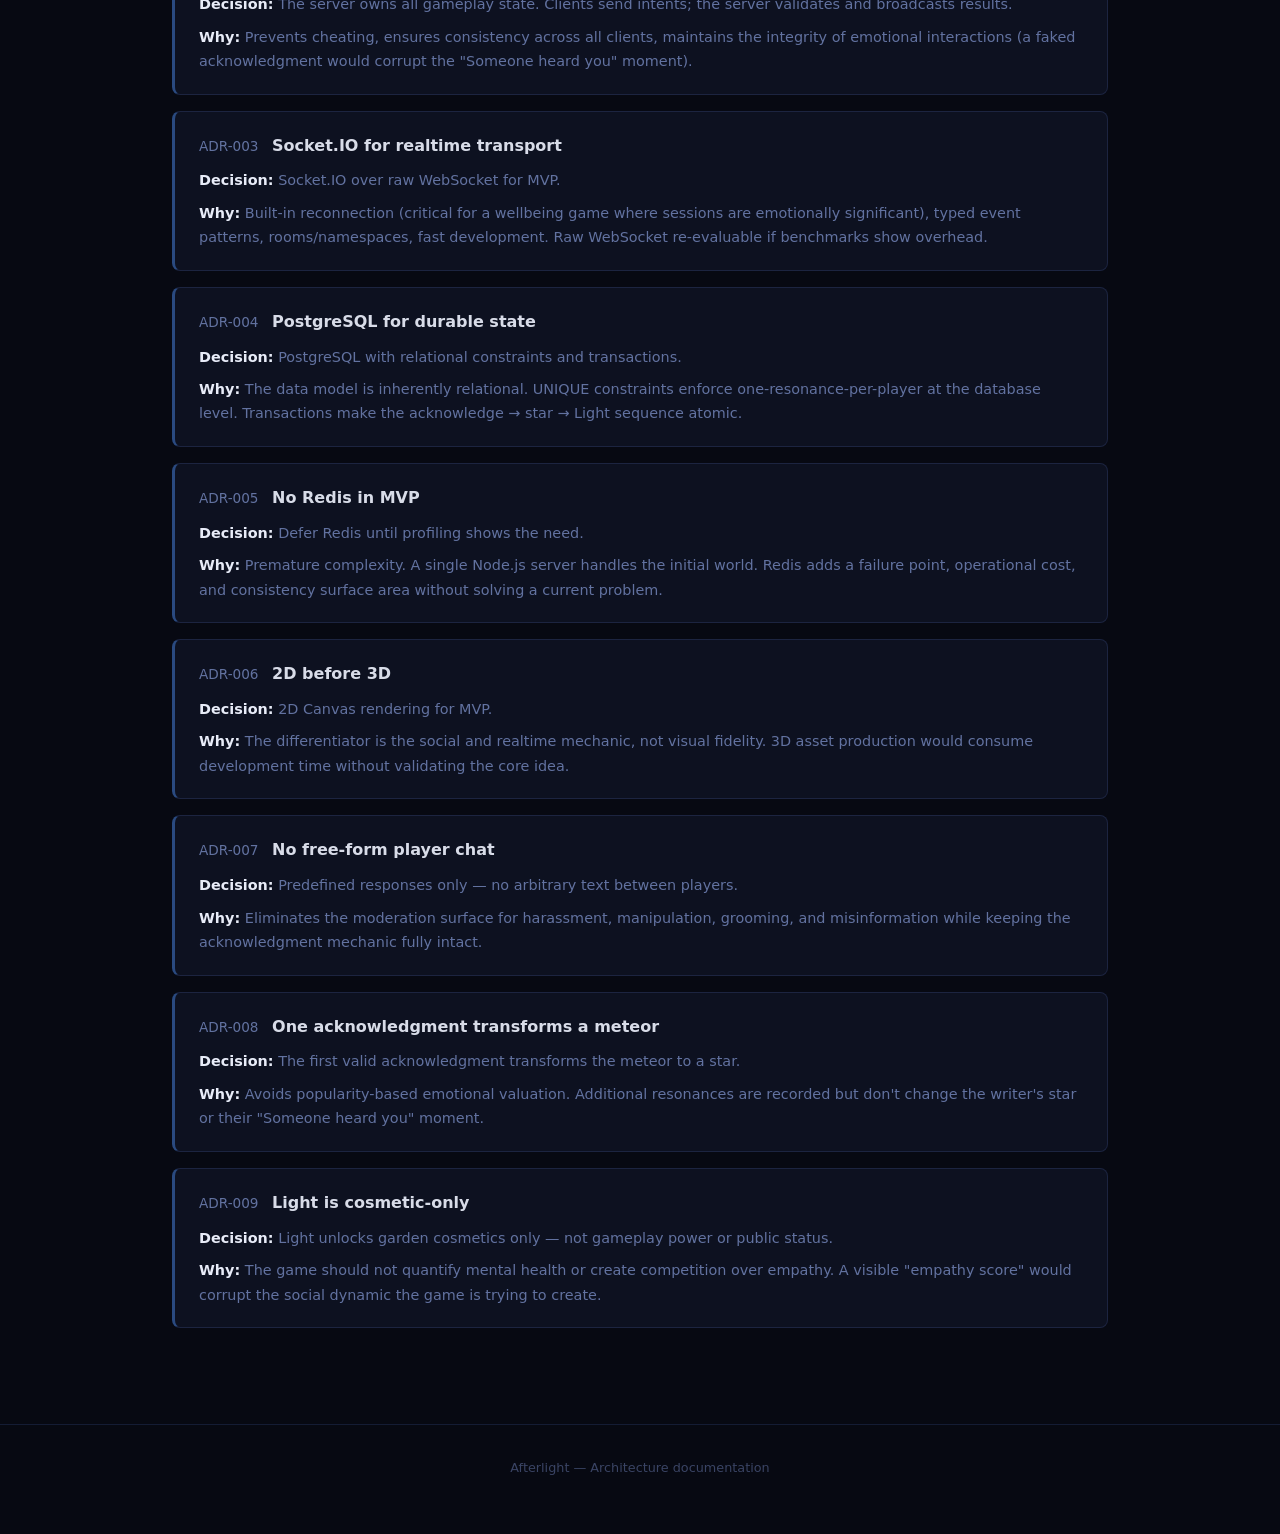
==== commit 5d5cb8dd: "docs(stage-3): mark complete, add player guide, update nav - Stage 3 badge → Complete across index, " ====
--- a/architecture.html
+++ b/architecture.html
@@ -13,6 +13,7 @@
   <a href="architecture.html" class="active">Architecture</a>
   <a href="stages.html">Stages</a>
   <a href="interview.html">Interview Q&amp;A</a>
+  <a href="guide.html">Player Guide</a>
 </nav>
 
 <div class="page">
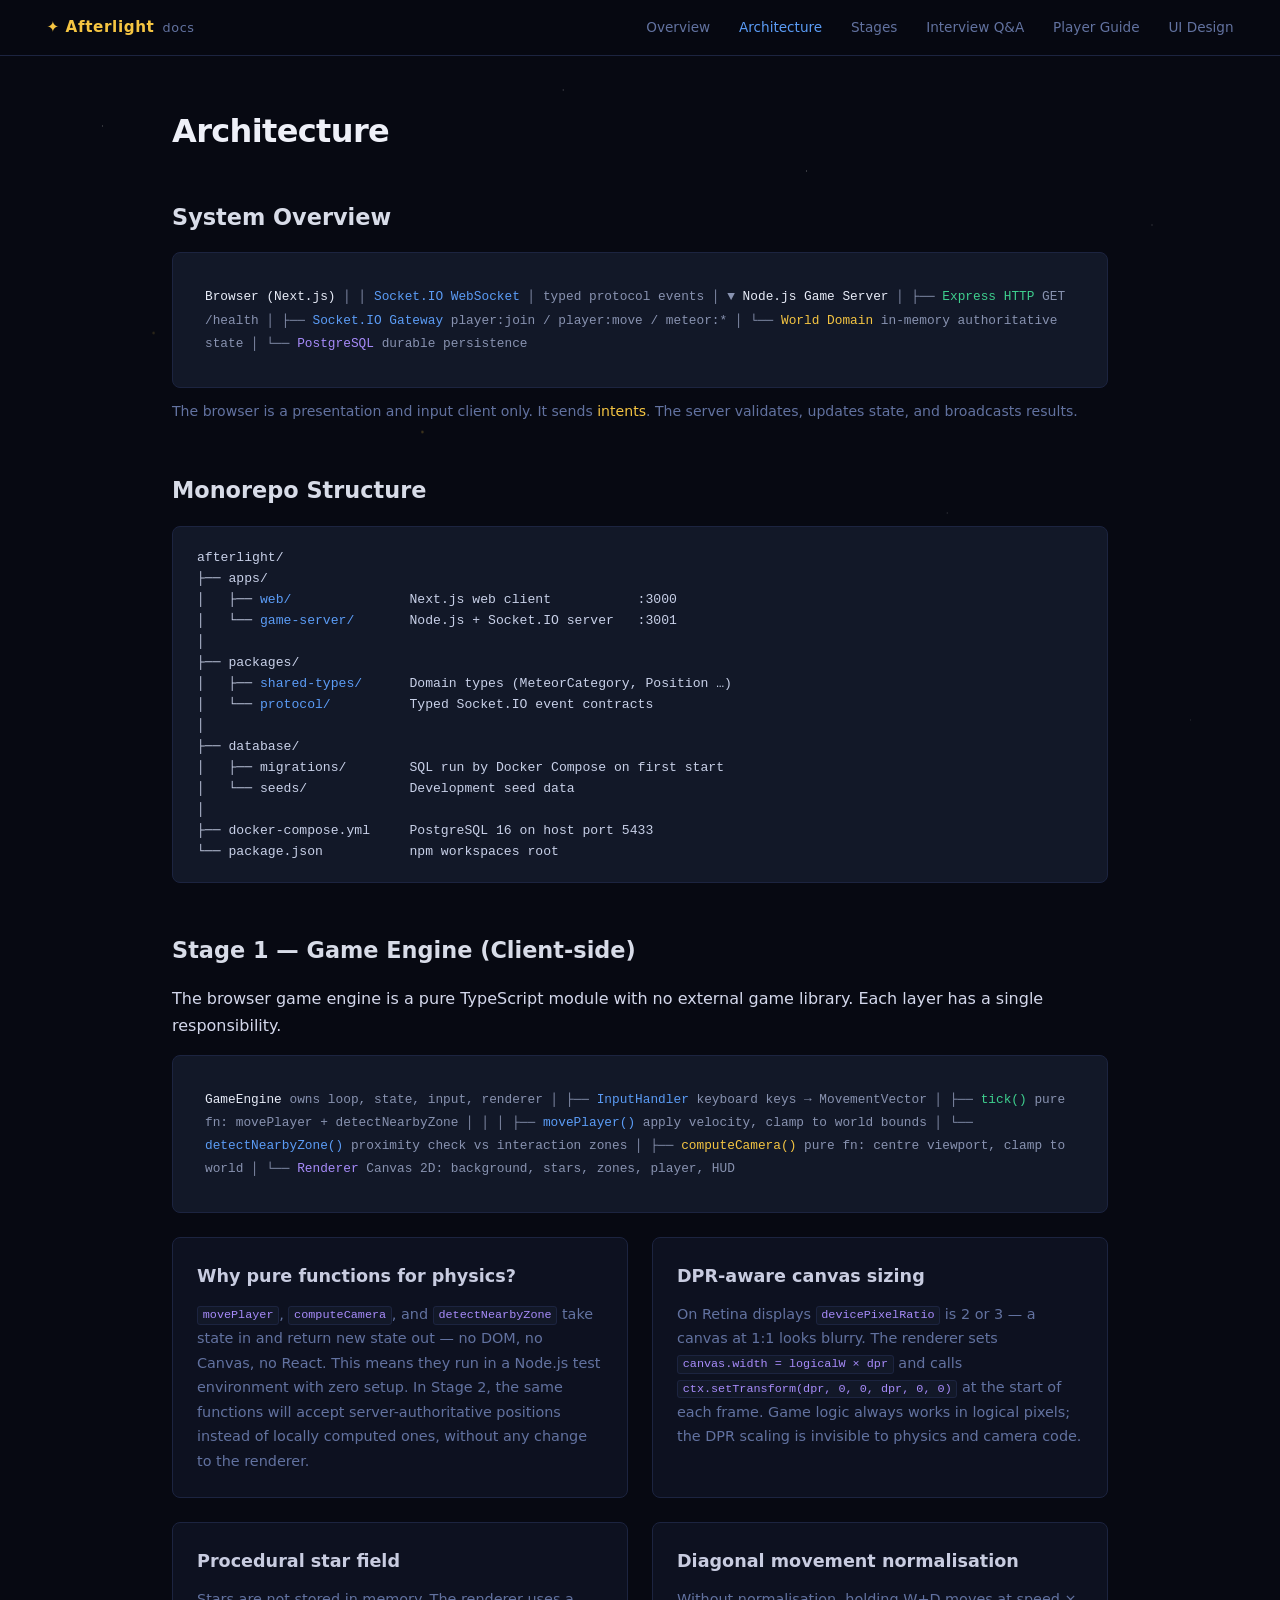
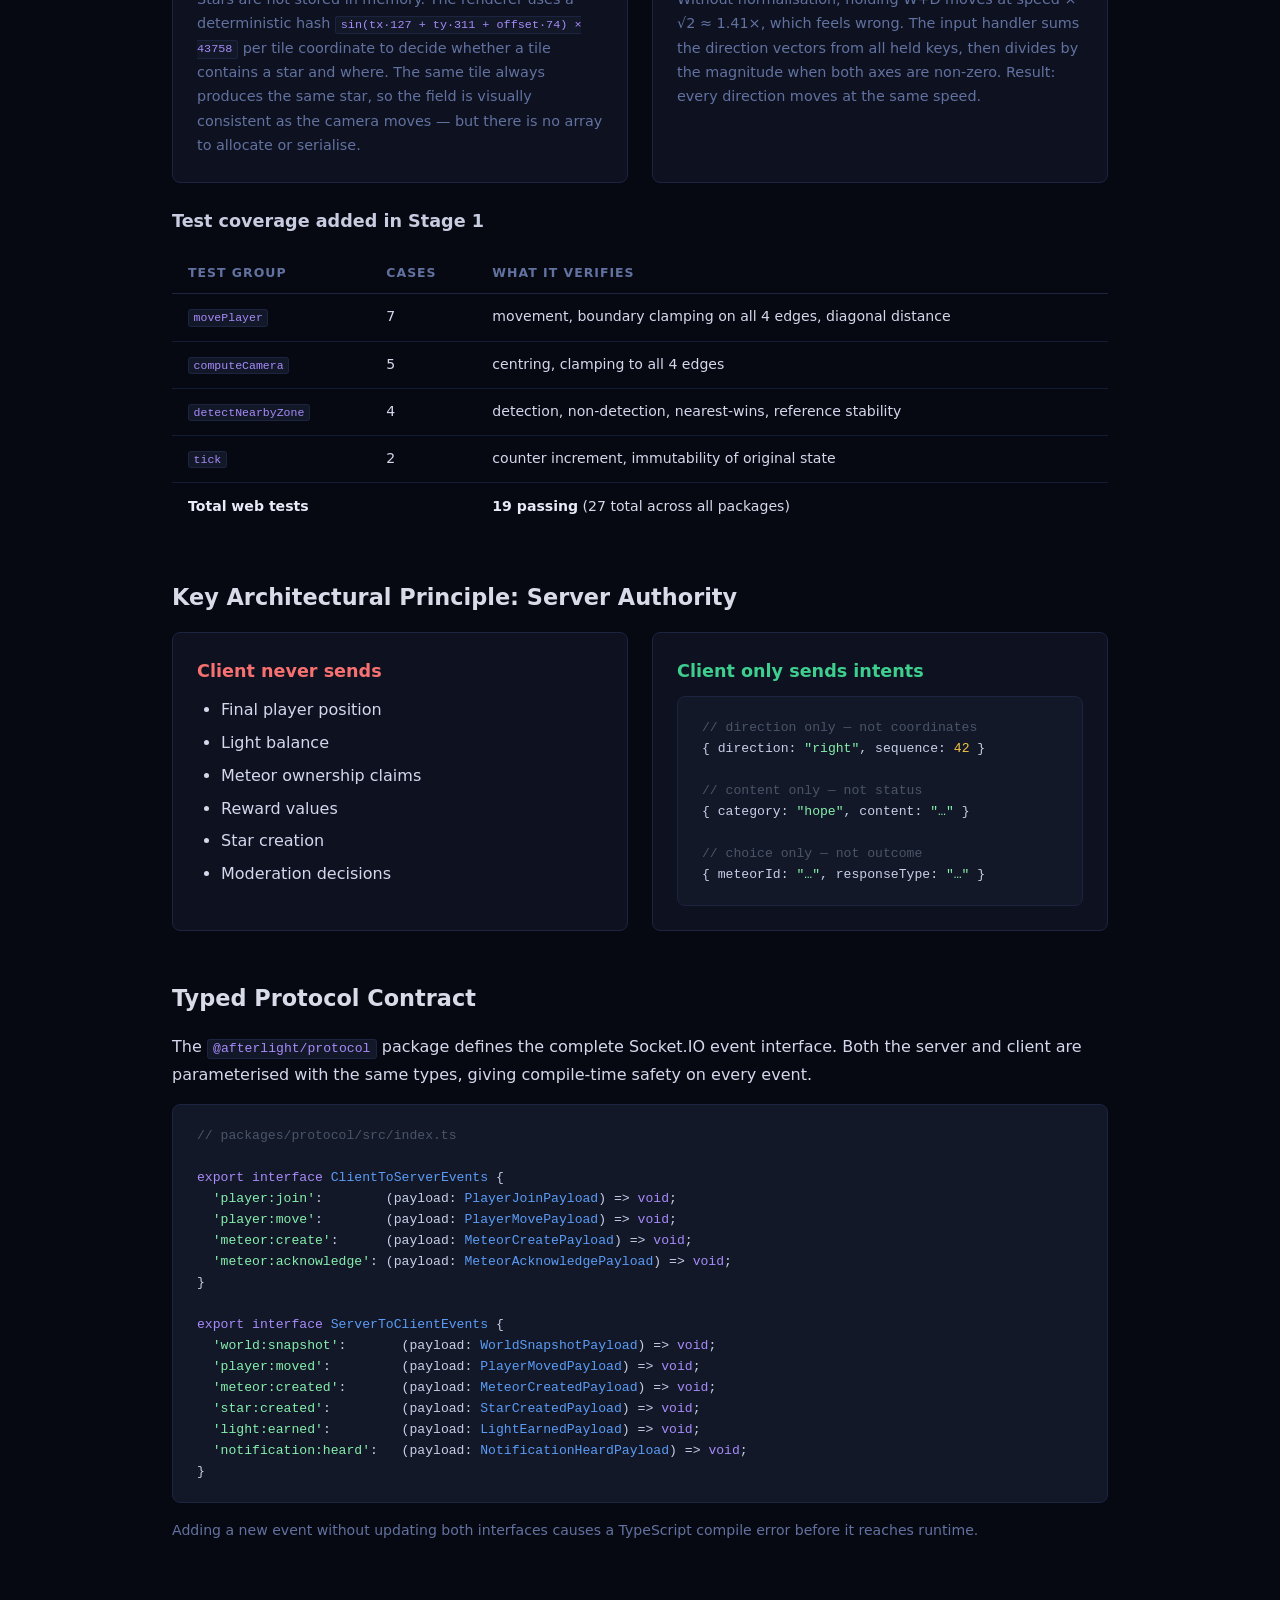
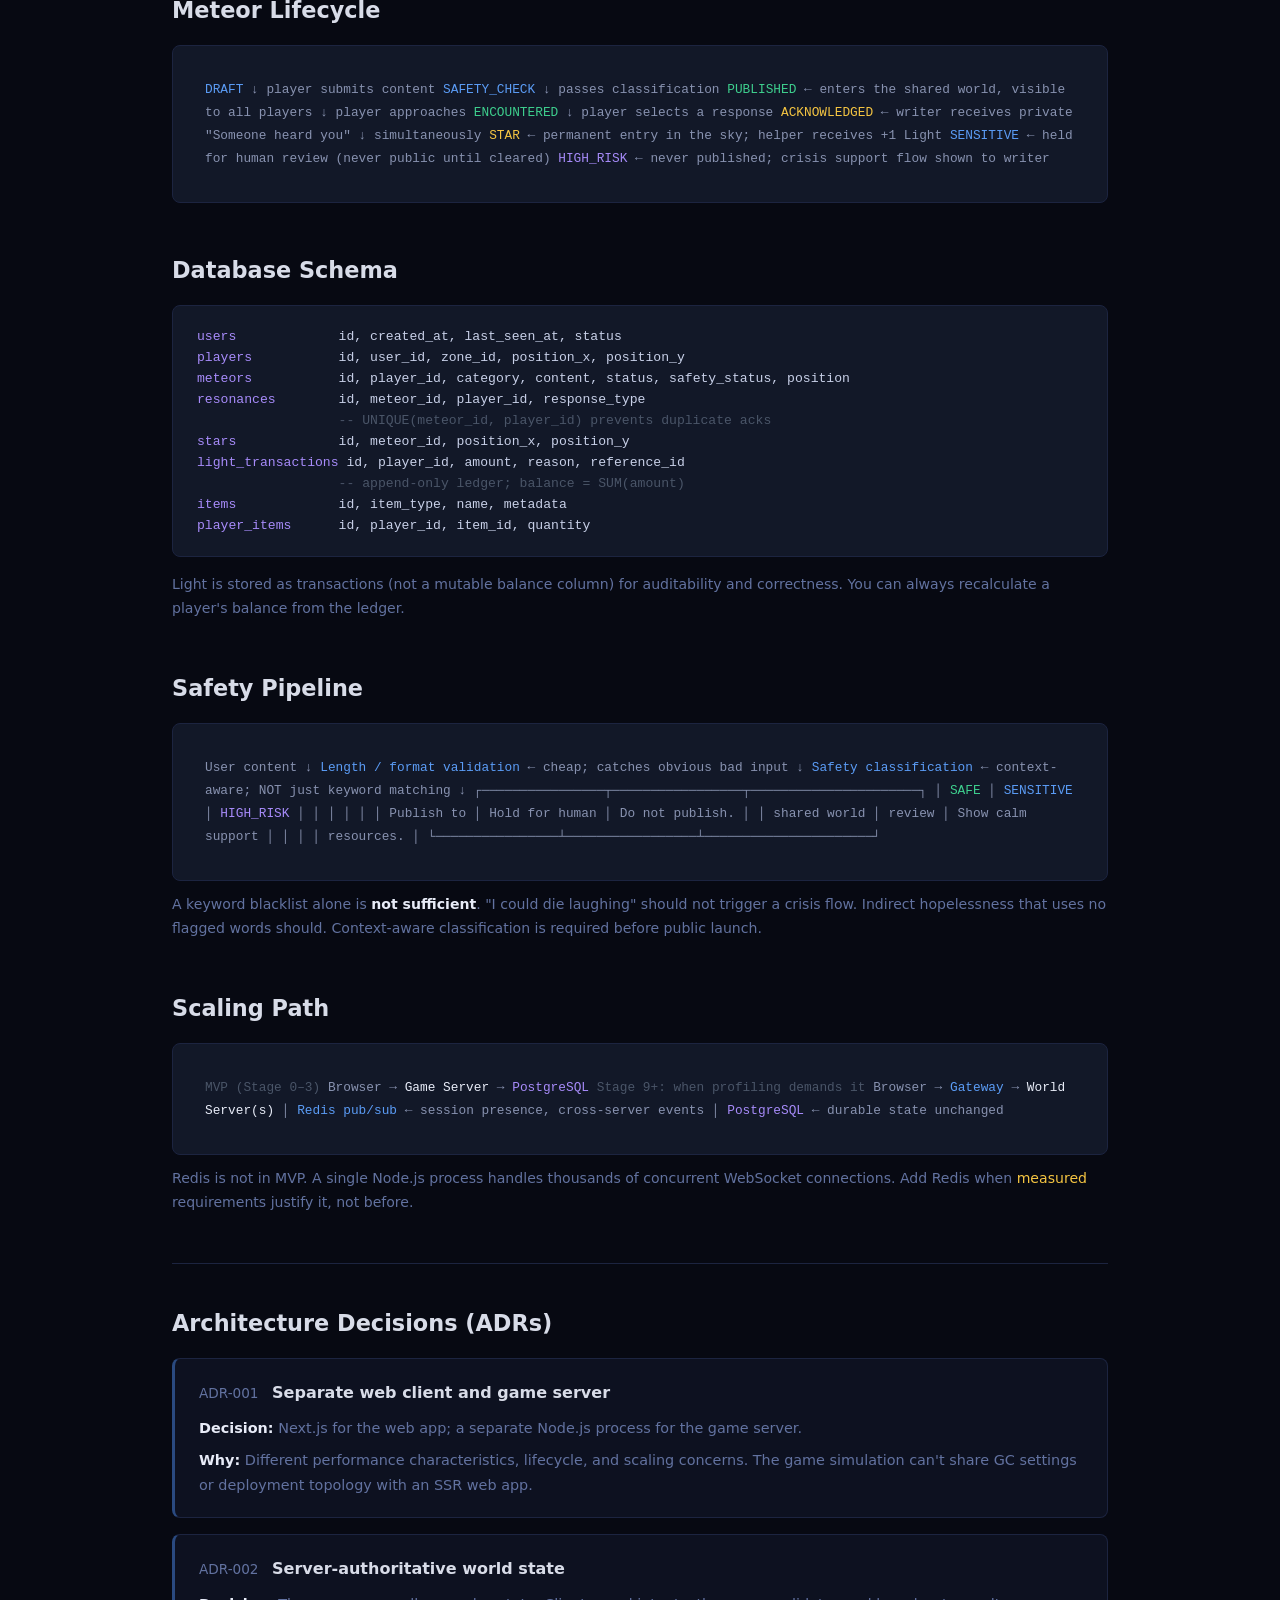
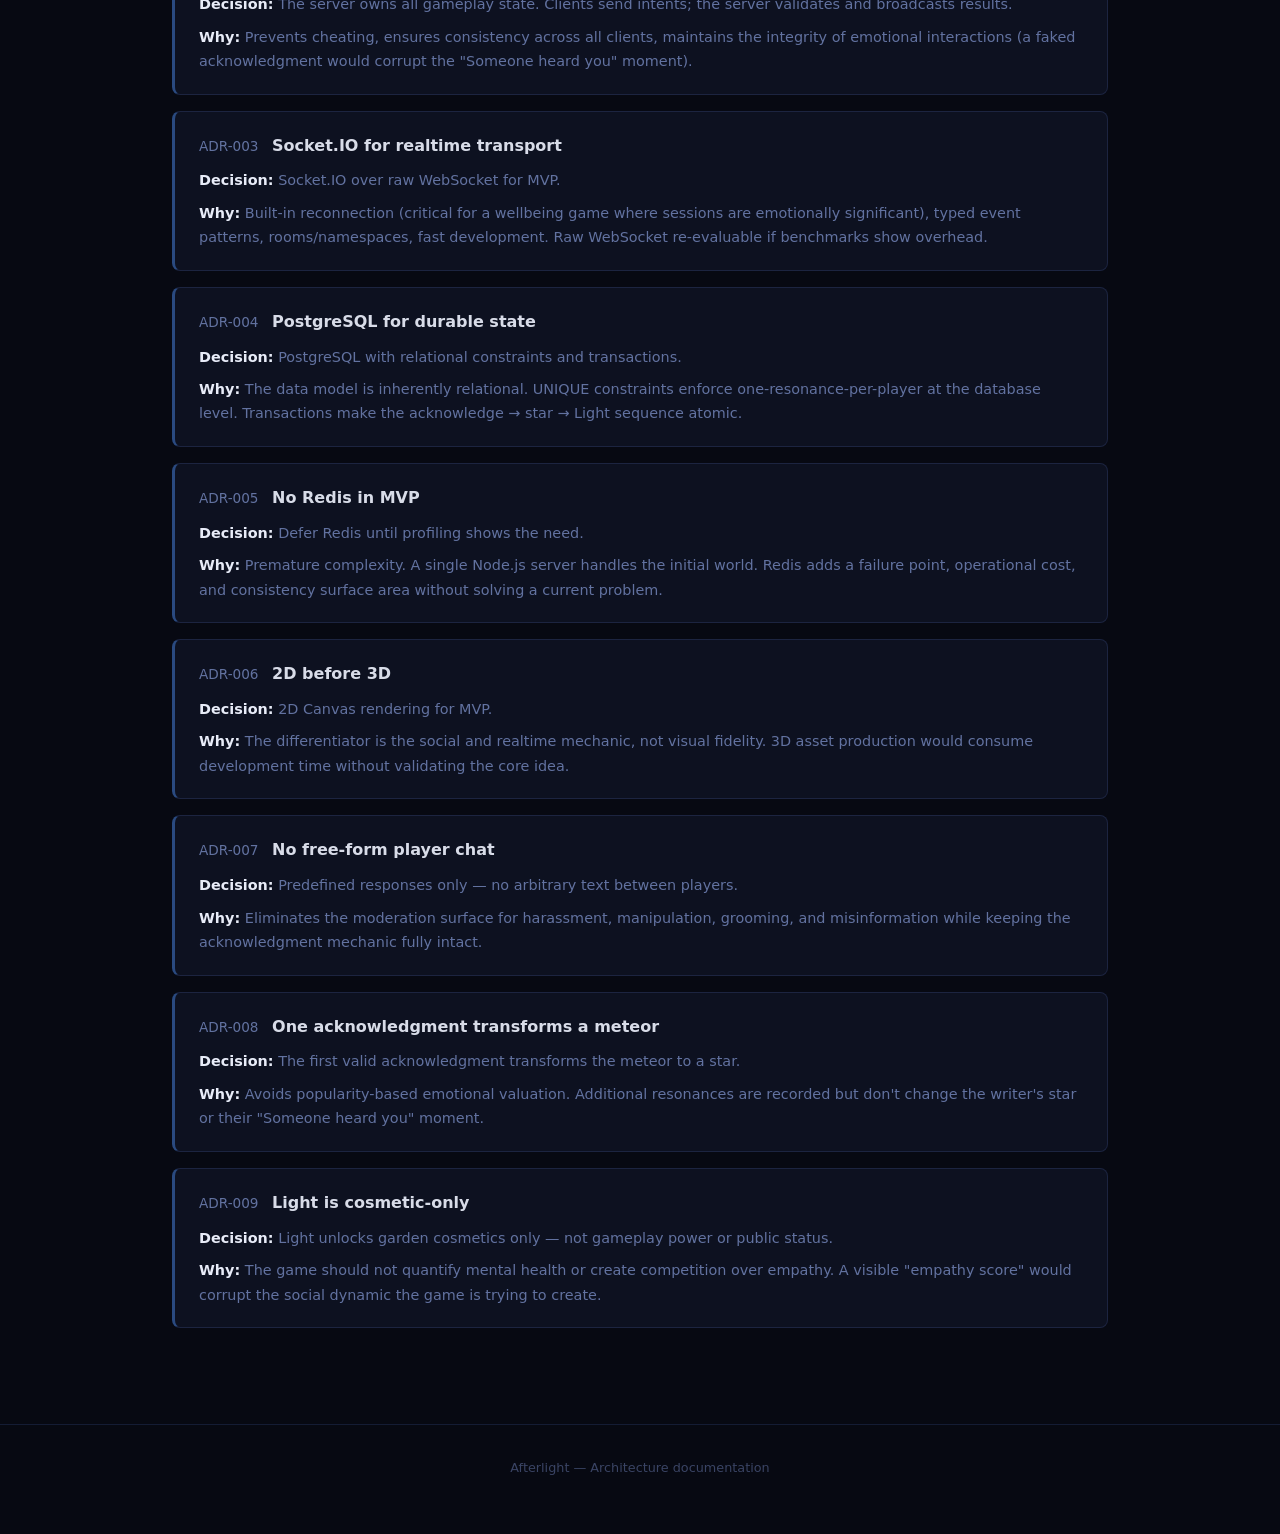
==== commit 46fca047: "docs(stage-5): add UI/UX design plan page New ui-design.html covers the full visual direction for St" ====
--- a/architecture.html
+++ b/architecture.html
@@ -14,6 +14,7 @@
   <a href="stages.html">Stages</a>
   <a href="interview.html">Interview Q&amp;A</a>
   <a href="guide.html">Player Guide</a>
+  <a href="ui-design.html">UI Design</a>
 </nav>
 
 <div class="page">
